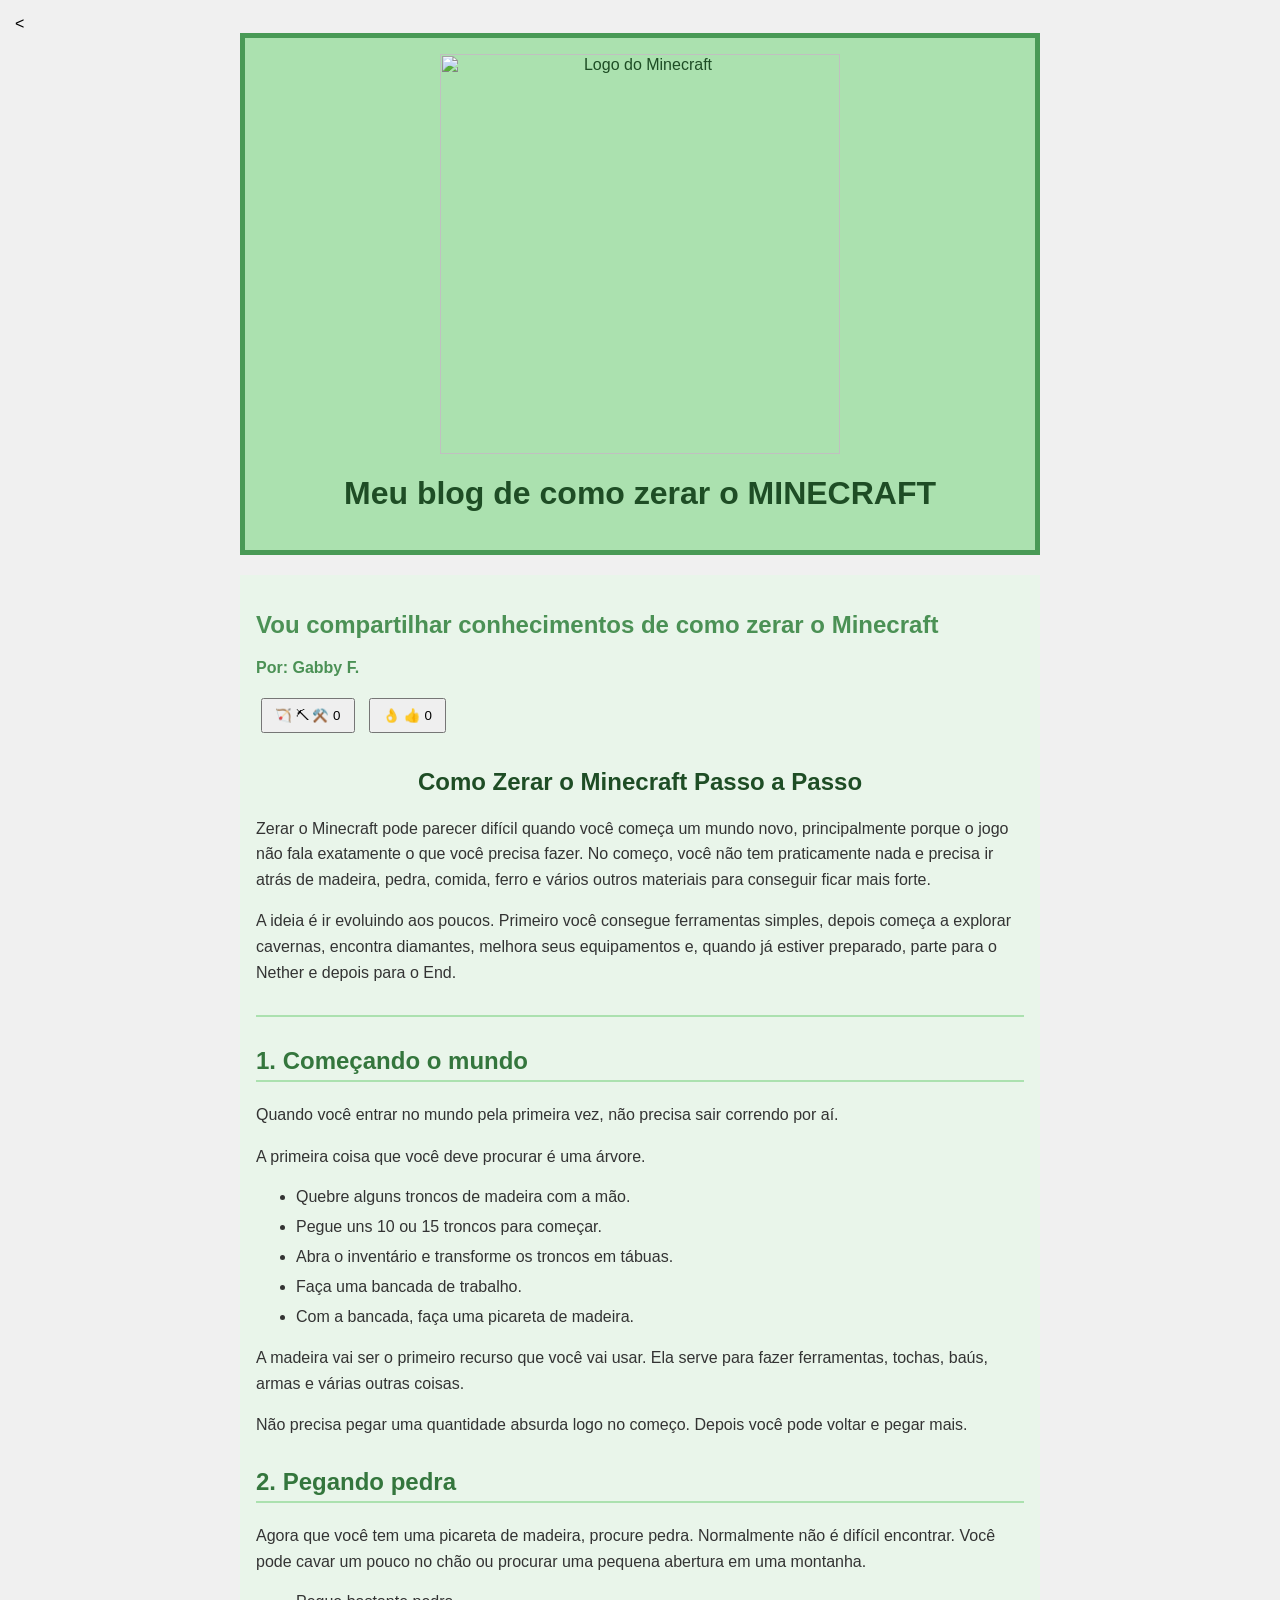
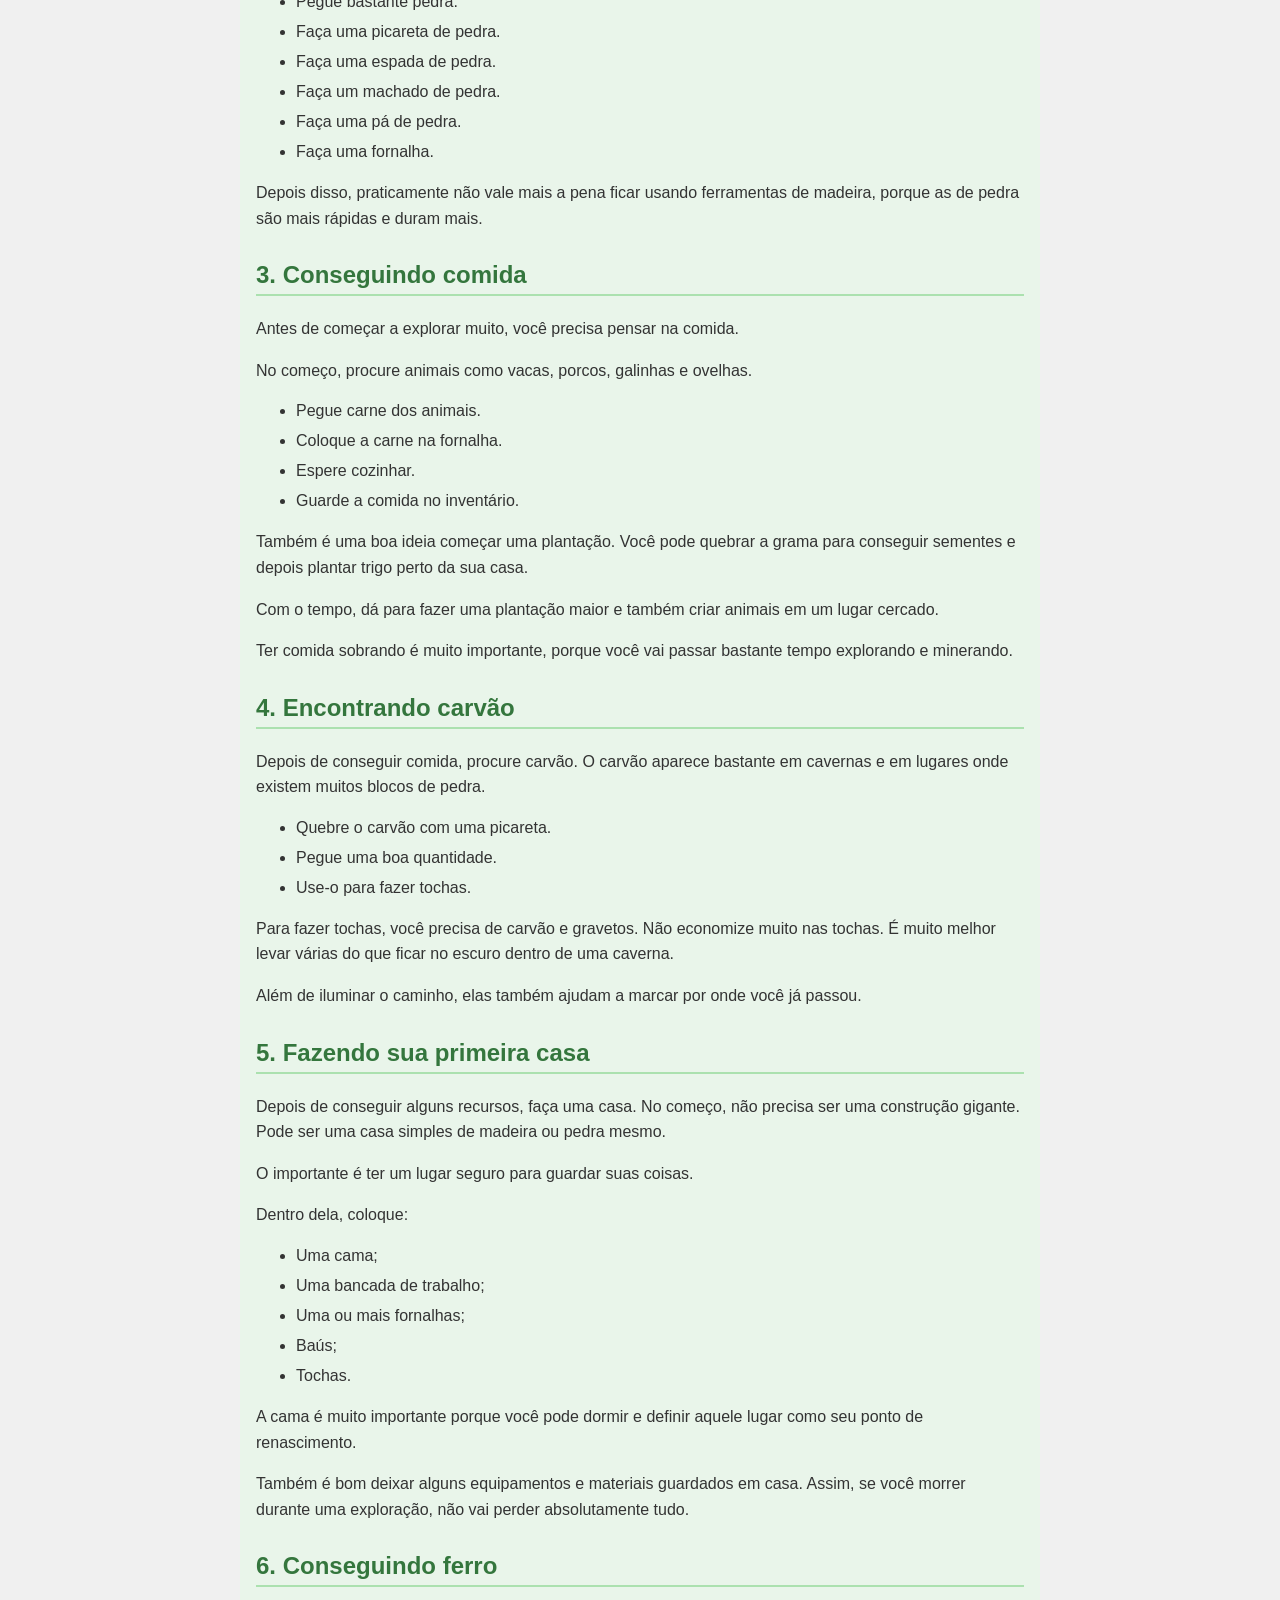
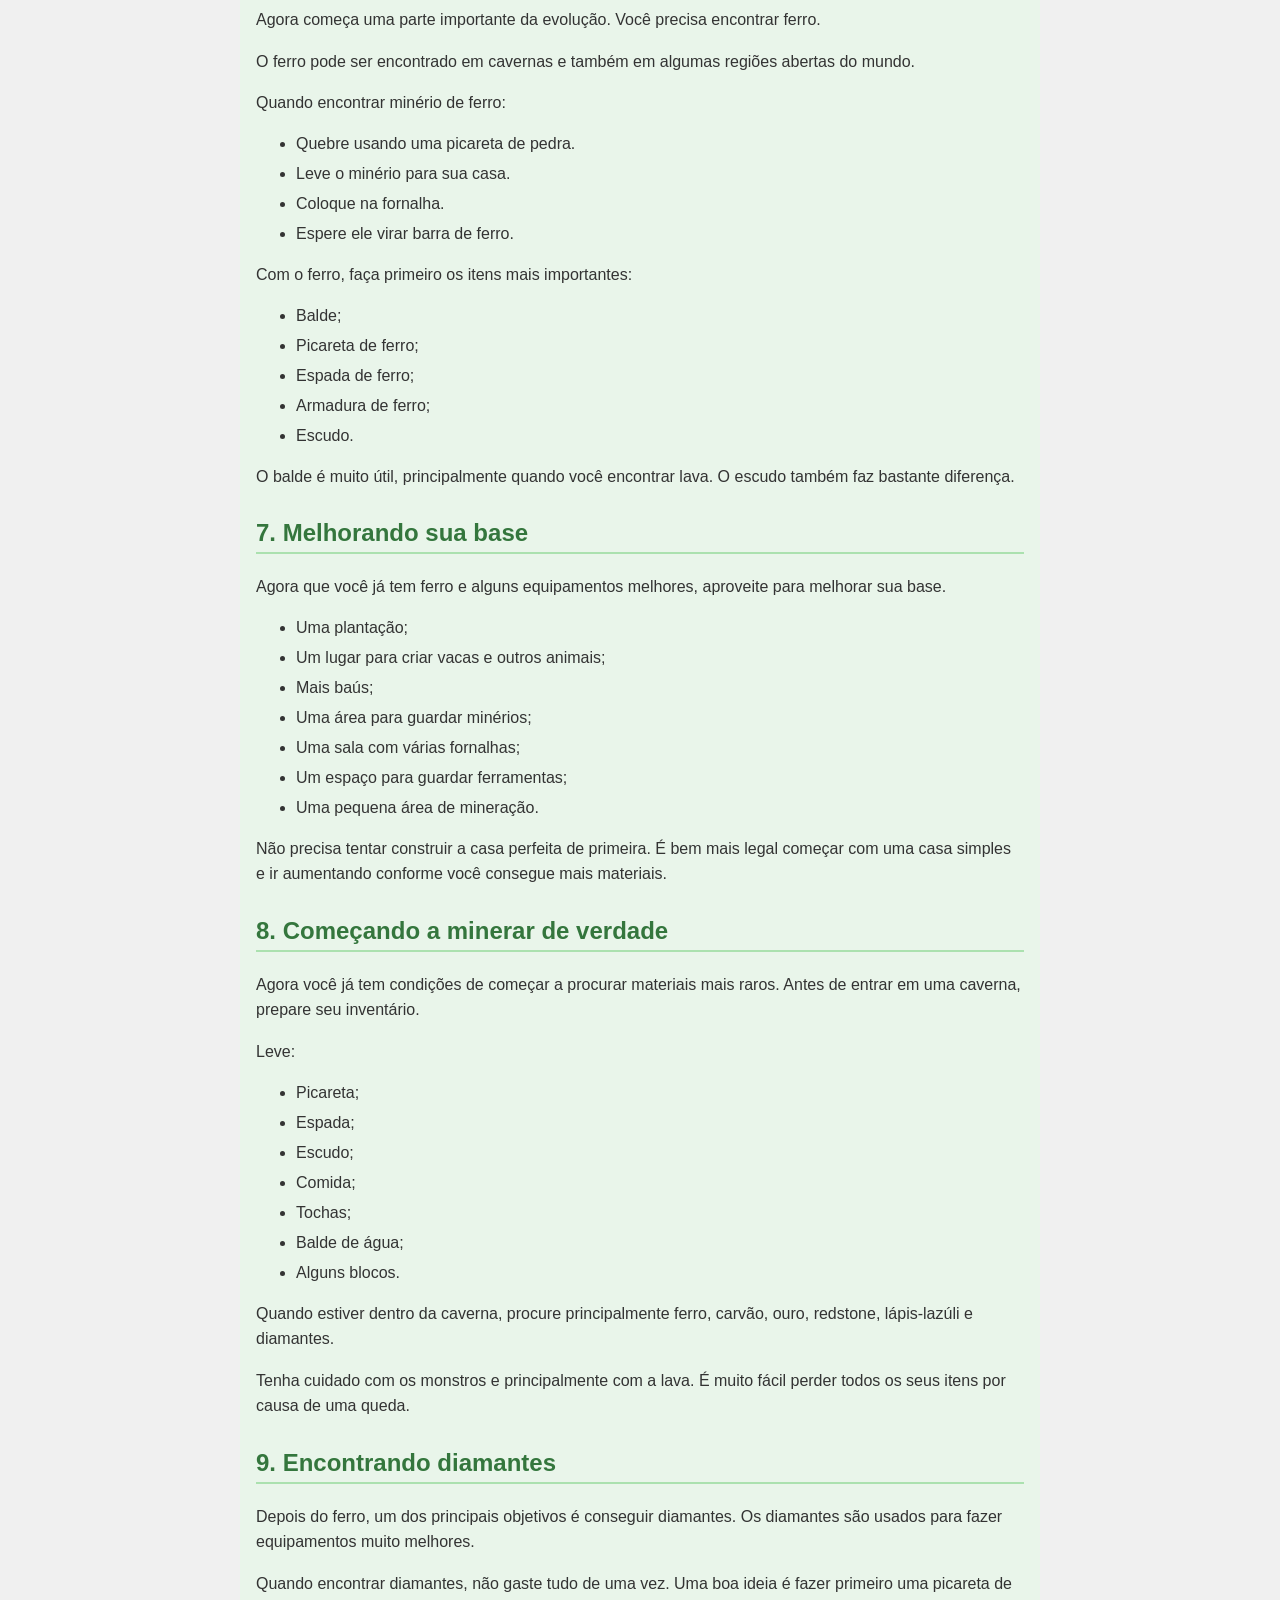
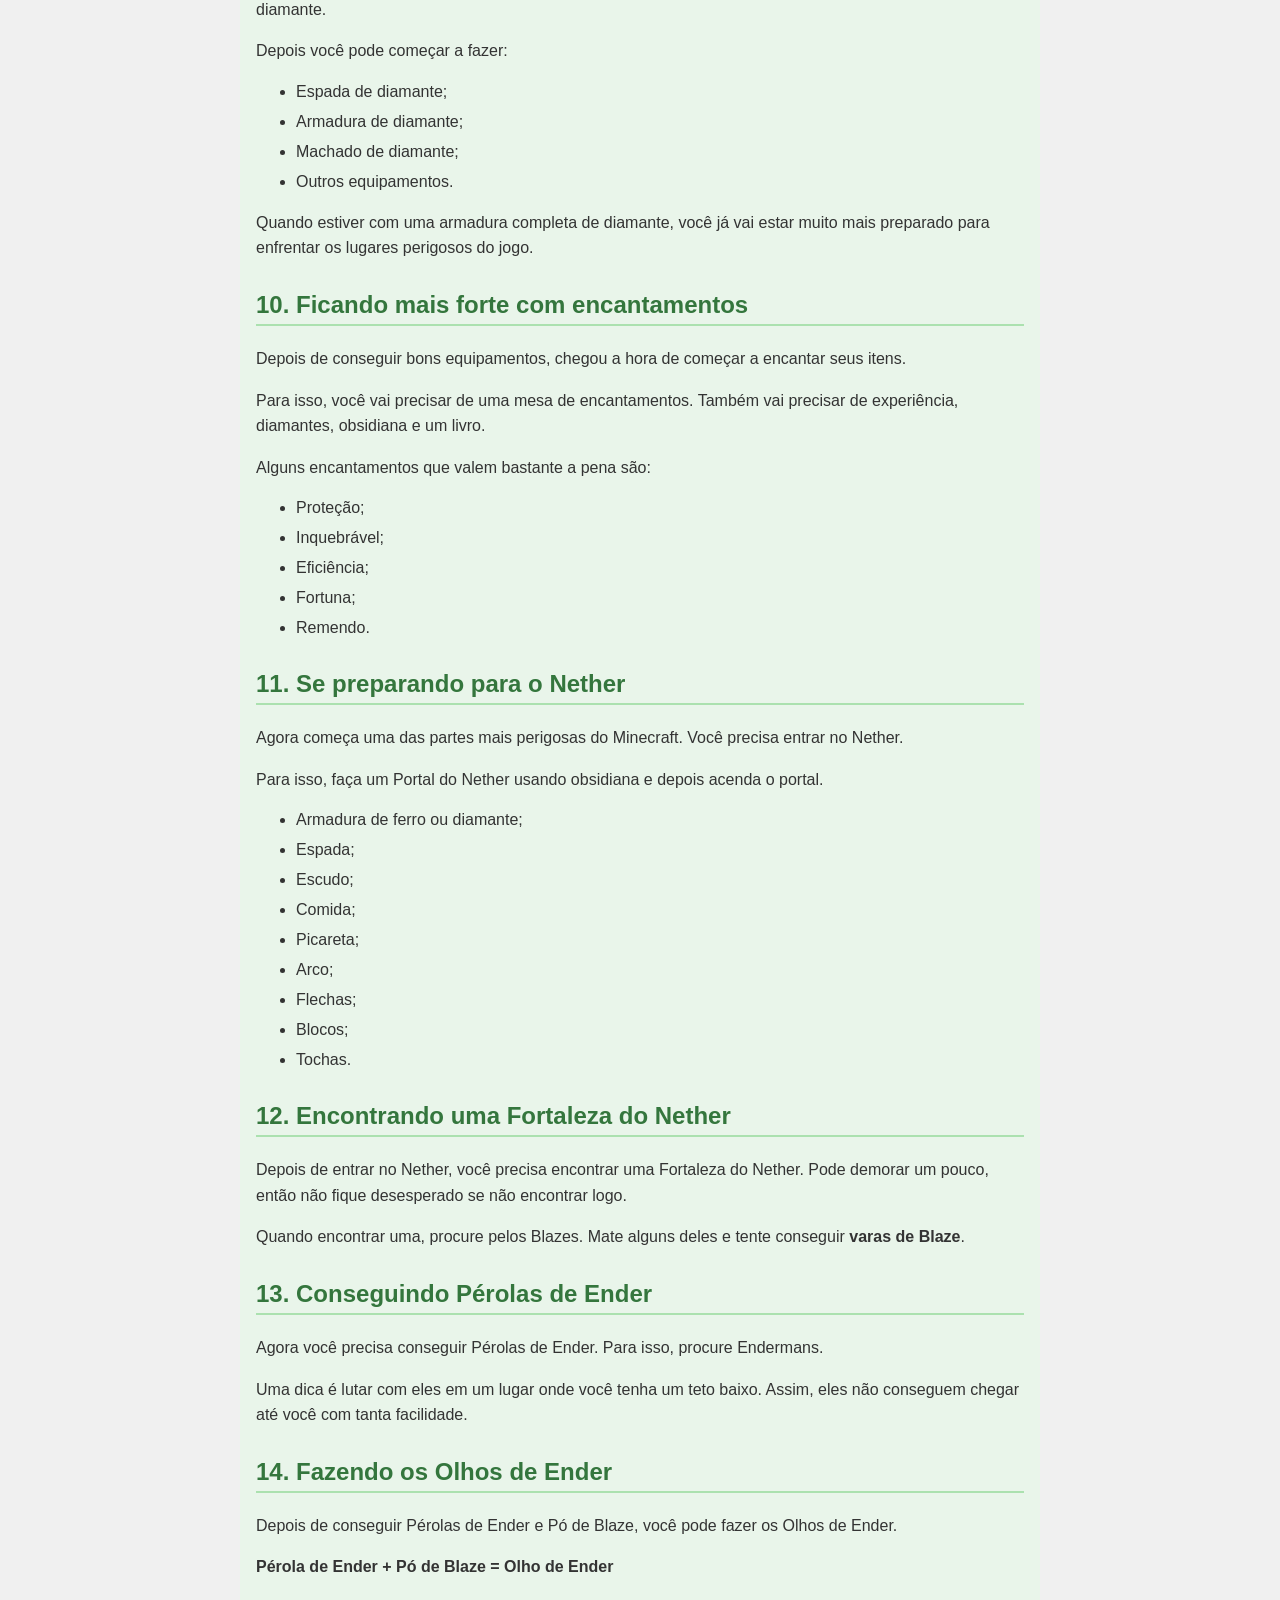
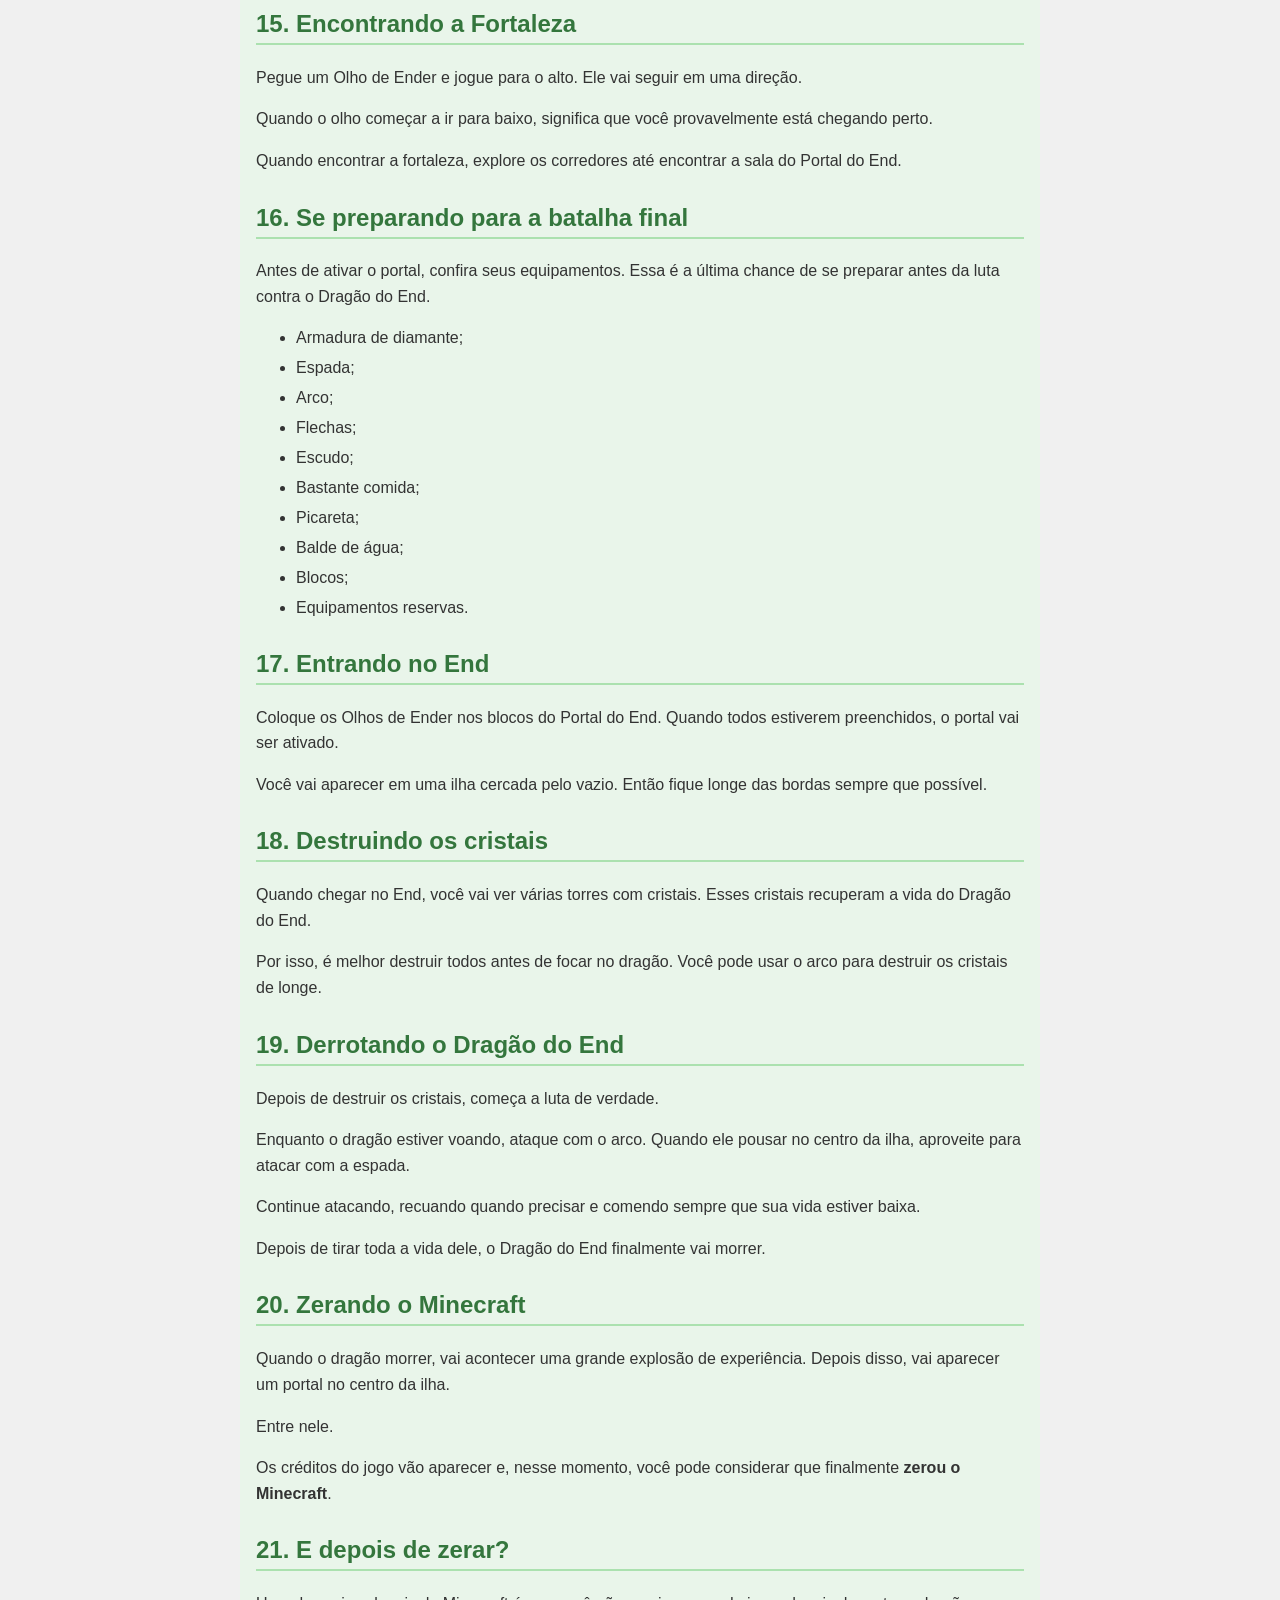
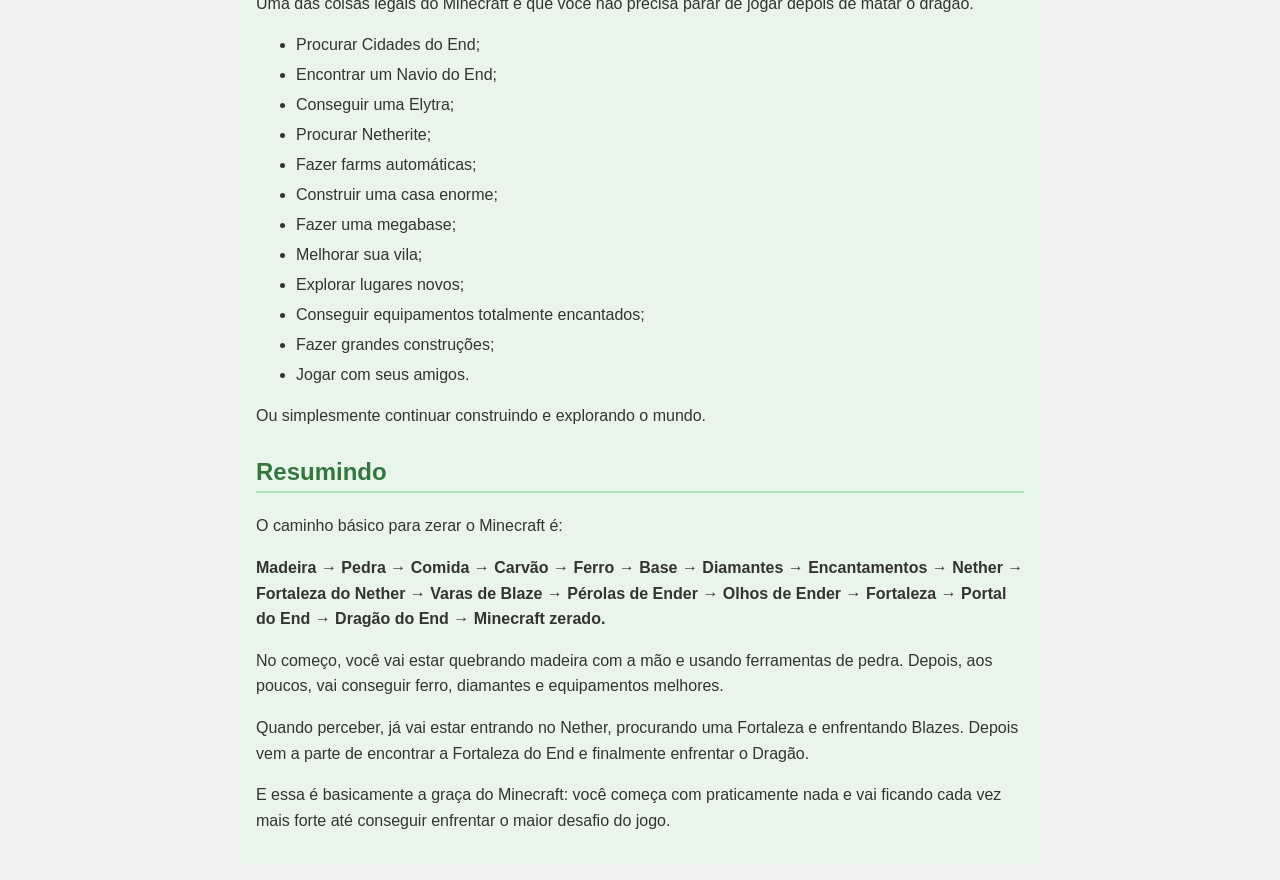
==== index.html @ 6cc5032a "Add files via upload" ====
<<!DOCTYPE html>
<html lang="pt-br">

<head>
    <meta charset="UTF-8">
    <meta name="viewport" content="width=device-width, initial-scale=1.0">

    <title>Blog Minecraft</title>

    <style>
        body {
            background-color: #f0f0f0;
            margin: 0;
            padding: 15px;
            font-family: sans-serif;
        }

        header {
            background-color: #abe1af;
            color: #1e4d25;
            text-align: center;
            max-width: 800px;
            margin: 0 auto 20px auto;
            padding: 16px;
            border: 5px solid #499a56;
            box-sizing: border-box;
        }

        header img {
            max-width: 100%;
            width: 400px;
            height: auto;
        }

        main {
            background-color: #e9f5ea;
            color: #4b9155;
            max-width: 800px;
            margin: 0 auto;
            padding: 16px;
            box-sizing: border-box;
        }

        .artigo-autor {
            font-weight: bold;
        }

        button {
            margin: 5px;
            padding: 8px 12px;
            cursor: pointer;
        }

        .conteudo {
            margin-top: 30px;
            color: #333;
        }

        .conteudo h1 {
            color: #1e4d25;
            text-align: center;
        }

        .conteudo h2 {
            color: #34763d;
            margin-top: 30px;
            border-bottom: 2px solid #abe1af;
            padding-bottom: 5px;
        }

        .conteudo p {
            line-height: 1.6;
            color: #333;
        }

        .conteudo li {
            margin-bottom: 6px;
            line-height: 1.5;
            color: #333;
        }

        .conteudo hr {
            border: none;
            border-top: 2px solid #abe1af;
            margin: 30px 0;
        }
    </style>
</head>

<body>

    <header>

        <img src="15-2-minecraft-logo-png.png" alt="Logo do Minecraft">

        <h1>Meu blog de como zerar o MINECRAFT</h1>

    </header>


    <main>

        <article>

            <h1>Vou compartilhar conhecimentos de como zerar o Minecraft</h1>

            <p class="artigo-autor">Por: Gabby F.</p>

            <button>
                🏹 ⛏ ⚒️ <span>0</span>
            </button>

            <button>
                👌 👍 <span>0</span>
            </button>

        </article>


        <article class="conteudo">

            <h1>Como Zerar o Minecraft Passo a Passo</h1>

            <p>
                Zerar o Minecraft pode parecer difícil quando você começa um mundo novo,
                principalmente porque o jogo não fala exatamente o que você precisa fazer.
                No começo, você não tem praticamente nada e precisa ir atrás de madeira,
                pedra, comida, ferro e vários outros materiais para conseguir ficar mais forte.
            </p>

            <p>
                A ideia é ir evoluindo aos poucos. Primeiro você consegue ferramentas simples,
                depois começa a explorar cavernas, encontra diamantes, melhora seus equipamentos
                e, quando já estiver preparado, parte para o Nether e depois para o End.
            </p>

            <hr>


            <h2>1. Começando o mundo</h2>

            <p>
                Quando você entrar no mundo pela primeira vez, não precisa sair correndo por aí.
            </p>

            <p>
                A primeira coisa que você deve procurar é uma árvore.
            </p>

            <ul>
                <li>Quebre alguns troncos de madeira com a mão.</li>
                <li>Pegue uns 10 ou 15 troncos para começar.</li>
                <li>Abra o inventário e transforme os troncos em tábuas.</li>
                <li>Faça uma bancada de trabalho.</li>
                <li>Com a bancada, faça uma picareta de madeira.</li>
            </ul>

            <p>
                A madeira vai ser o primeiro recurso que você vai usar.
                Ela serve para fazer ferramentas, tochas, baús, armas e várias outras coisas.
            </p>

            <p>
                Não precisa pegar uma quantidade absurda logo no começo.
                Depois você pode voltar e pegar mais.
            </p>


            <h2>2. Pegando pedra</h2>

            <p>
                Agora que você tem uma picareta de madeira, procure pedra.
                Normalmente não é difícil encontrar. Você pode cavar um pouco no chão
                ou procurar uma pequena abertura em uma montanha.
            </p>

            <ul>
                <li>Pegue bastante pedra.</li>
                <li>Faça uma picareta de pedra.</li>
                <li>Faça uma espada de pedra.</li>
                <li>Faça um machado de pedra.</li>
                <li>Faça uma pá de pedra.</li>
                <li>Faça uma fornalha.</li>
            </ul>

            <p>
                Depois disso, praticamente não vale mais a pena ficar usando ferramentas
                de madeira, porque as de pedra são mais rápidas e duram mais.
            </p>


            <h2>3. Conseguindo comida</h2>

            <p>
                Antes de começar a explorar muito, você precisa pensar na comida.
            </p>

            <p>
                No começo, procure animais como vacas, porcos, galinhas e ovelhas.
            </p>

            <ul>
                <li>Pegue carne dos animais.</li>
                <li>Coloque a carne na fornalha.</li>
                <li>Espere cozinhar.</li>
                <li>Guarde a comida no inventário.</li>
            </ul>

            <p>
                Também é uma boa ideia começar uma plantação.
                Você pode quebrar a grama para conseguir sementes e depois plantar trigo
                perto da sua casa.
            </p>

            <p>
                Com o tempo, dá para fazer uma plantação maior e também criar animais
                em um lugar cercado.
            </p>

            <p>
                Ter comida sobrando é muito importante, porque você vai passar bastante
                tempo explorando e minerando.
            </p>


            <h2>4. Encontrando carvão</h2>

            <p>
                Depois de conseguir comida, procure carvão.
                O carvão aparece bastante em cavernas e em lugares onde existem muitos
                blocos de pedra.
            </p>

            <ul>
                <li>Quebre o carvão com uma picareta.</li>
                <li>Pegue uma boa quantidade.</li>
                <li>Use-o para fazer tochas.</li>
            </ul>

            <p>
                Para fazer tochas, você precisa de carvão e gravetos.
                Não economize muito nas tochas. É muito melhor levar várias do que ficar
                no escuro dentro de uma caverna.
            </p>

            <p>
                Além de iluminar o caminho, elas também ajudam a marcar por onde você já passou.
            </p>


            <h2>5. Fazendo sua primeira casa</h2>

            <p>
                Depois de conseguir alguns recursos, faça uma casa.
                No começo, não precisa ser uma construção gigante.
                Pode ser uma casa simples de madeira ou pedra mesmo.
            </p>

            <p>
                O importante é ter um lugar seguro para guardar suas coisas.
            </p>

            <p>Dentro dela, coloque:</p>

            <ul>
                <li>Uma cama;</li>
                <li>Uma bancada de trabalho;</li>
                <li>Uma ou mais fornalhas;</li>
                <li>Baús;</li>
                <li>Tochas.</li>
            </ul>

            <p>
                A cama é muito importante porque você pode dormir e definir aquele lugar
                como seu ponto de renascimento.
            </p>

            <p>
                Também é bom deixar alguns equipamentos e materiais guardados em casa.
                Assim, se você morrer durante uma exploração, não vai perder absolutamente tudo.
            </p>


            <h2>6. Conseguindo ferro</h2>

            <p>
                Agora começa uma parte importante da evolução.
                Você precisa encontrar ferro.
            </p>

            <p>
                O ferro pode ser encontrado em cavernas e também em algumas regiões abertas do mundo.
            </p>

            <p>Quando encontrar minério de ferro:</p>

            <ul>
                <li>Quebre usando uma picareta de pedra.</li>
                <li>Leve o minério para sua casa.</li>
                <li>Coloque na fornalha.</li>
                <li>Espere ele virar barra de ferro.</li>
            </ul>

            <p>
                Com o ferro, faça primeiro os itens mais importantes:
            </p>

            <ul>
                <li>Balde;</li>
                <li>Picareta de ferro;</li>
                <li>Espada de ferro;</li>
                <li>Armadura de ferro;</li>
                <li>Escudo.</li>
            </ul>

            <p>
                O balde é muito útil, principalmente quando você encontrar lava.
                O escudo também faz bastante diferença.
            </p>


            <h2>7. Melhorando sua base</h2>

            <p>
                Agora que você já tem ferro e alguns equipamentos melhores,
                aproveite para melhorar sua base.
            </p>

            <ul>
                <li>Uma plantação;</li>
                <li>Um lugar para criar vacas e outros animais;</li>
                <li>Mais baús;</li>
                <li>Uma área para guardar minérios;</li>
                <li>Uma sala com várias fornalhas;</li>
                <li>Um espaço para guardar ferramentas;</li>
                <li>Uma pequena área de mineração.</li>
            </ul>

            <p>
                Não precisa tentar construir a casa perfeita de primeira.
                É bem mais legal começar com uma casa simples e ir aumentando
                conforme você consegue mais materiais.
            </p>


            <h2>8. Começando a minerar de verdade</h2>

            <p>
                Agora você já tem condições de começar a procurar materiais mais raros.
                Antes de entrar em uma caverna, prepare seu inventário.
            </p>

            <p>Leve:</p>

            <ul>
                <li>Picareta;</li>
                <li>Espada;</li>
                <li>Escudo;</li>
                <li>Comida;</li>
                <li>Tochas;</li>
                <li>Balde de água;</li>
                <li>Alguns blocos.</li>
            </ul>

            <p>
                Quando estiver dentro da caverna, procure principalmente ferro, carvão,
                ouro, redstone, lápis-lazúli e diamantes.
            </p>

            <p>
                Tenha cuidado com os monstros e principalmente com a lava.
                É muito fácil perder todos os seus itens por causa de uma queda.
            </p>


            <h2>9. Encontrando diamantes</h2>

            <p>
                Depois do ferro, um dos principais objetivos é conseguir diamantes.
                Os diamantes são usados para fazer equipamentos muito melhores.
            </p>

            <p>
                Quando encontrar diamantes, não gaste tudo de uma vez.
                Uma boa ideia é fazer primeiro uma picareta de diamante.
            </p>

            <p>Depois você pode começar a fazer:</p>

            <ul>
                <li>Espada de diamante;</li>
                <li>Armadura de diamante;</li>
                <li>Machado de diamante;</li>
                <li>Outros equipamentos.</li>
            </ul>

            <p>
                Quando estiver com uma armadura completa de diamante,
                você já vai estar muito mais preparado para enfrentar os lugares perigosos do jogo.
            </p>


            <h2>10. Ficando mais forte com encantamentos</h2>

            <p>
                Depois de conseguir bons equipamentos, chegou a hora de começar a encantar seus itens.
            </p>

            <p>
                Para isso, você vai precisar de uma mesa de encantamentos.
                Também vai precisar de experiência, diamantes, obsidiana e um livro.
            </p>

            <p>
                Alguns encantamentos que valem bastante a pena são:
            </p>

            <ul>
                <li>Proteção;</li>
                <li>Inquebrável;</li>
                <li>Eficiência;</li>
                <li>Fortuna;</li>
                <li>Remendo.</li>
            </ul>


            <h2>11. Se preparando para o Nether</h2>

            <p>
                Agora começa uma das partes mais perigosas do Minecraft.
                Você precisa entrar no Nether.
            </p>

            <p>
                Para isso, faça um Portal do Nether usando obsidiana e depois acenda o portal.
            </p>

            <ul>
                <li>Armadura de ferro ou diamante;</li>
                <li>Espada;</li>
                <li>Escudo;</li>
                <li>Comida;</li>
                <li>Picareta;</li>
                <li>Arco;</li>
                <li>Flechas;</li>
                <li>Blocos;</li>
                <li>Tochas.</li>
            </ul>


            <h2>12. Encontrando uma Fortaleza do Nether</h2>

            <p>
                Depois de entrar no Nether, você precisa encontrar uma Fortaleza do Nether.
                Pode demorar um pouco, então não fique desesperado se não encontrar logo.
            </p>

            <p>
                Quando encontrar uma, procure pelos Blazes.
                Mate alguns deles e tente conseguir <strong>varas de Blaze</strong>.
            </p>


            <h2>13. Conseguindo Pérolas de Ender</h2>

            <p>
                Agora você precisa conseguir Pérolas de Ender.
                Para isso, procure Endermans.
            </p>

            <p>
                Uma dica é lutar com eles em um lugar onde você tenha um teto baixo.
                Assim, eles não conseguem chegar até você com tanta facilidade.
            </p>


            <h2>14. Fazendo os Olhos de Ender</h2>

            <p>
                Depois de conseguir Pérolas de Ender e Pó de Blaze,
                você pode fazer os Olhos de Ender.
            </p>

            <p>
                <strong>Pérola de Ender + Pó de Blaze = Olho de Ender</strong>
            </p>


            <h2>15. Encontrando a Fortaleza</h2>

            <p>
                Pegue um Olho de Ender e jogue para o alto.
                Ele vai seguir em uma direção.
            </p>

            <p>
                Quando o olho começar a ir para baixo, significa que você provavelmente
                está chegando perto.
            </p>

            <p>
                Quando encontrar a fortaleza, explore os corredores até encontrar
                a sala do Portal do End.
            </p>


            <h2>16. Se preparando para a batalha final</h2>

            <p>
                Antes de ativar o portal, confira seus equipamentos.
                Essa é a última chance de se preparar antes da luta contra o Dragão do End.
            </p>

            <ul>
                <li>Armadura de diamante;</li>
                <li>Espada;</li>
                <li>Arco;</li>
                <li>Flechas;</li>
                <li>Escudo;</li>
                <li>Bastante comida;</li>
                <li>Picareta;</li>
                <li>Balde de água;</li>
                <li>Blocos;</li>
                <li>Equipamentos reservas.</li>
            </ul>


            <h2>17. Entrando no End</h2>

            <p>
                Coloque os Olhos de Ender nos blocos do Portal do End.
                Quando todos estiverem preenchidos, o portal vai ser ativado.
            </p>

            <p>
                Você vai aparecer em uma ilha cercada pelo vazio.
                Então fique longe das bordas sempre que possível.
            </p>


            <h2>18. Destruindo os cristais</h2>

            <p>
                Quando chegar no End, você vai ver várias torres com cristais.
                Esses cristais recuperam a vida do Dragão do End.
            </p>

            <p>
                Por isso, é melhor destruir todos antes de focar no dragão.
                Você pode usar o arco para destruir os cristais de longe.
            </p>


            <h2>19. Derrotando o Dragão do End</h2>

            <p>
                Depois de destruir os cristais, começa a luta de verdade.
            </p>

            <p>
                Enquanto o dragão estiver voando, ataque com o arco.
                Quando ele pousar no centro da ilha, aproveite para atacar com a espada.
            </p>

            <p>
                Continue atacando, recuando quando precisar e comendo sempre
                que sua vida estiver baixa.
            </p>

            <p>
                Depois de tirar toda a vida dele, o Dragão do End finalmente vai morrer.
            </p>


            <h2>20. Zerando o Minecraft</h2>

            <p>
                Quando o dragão morrer, vai acontecer uma grande explosão de experiência.
                Depois disso, vai aparecer um portal no centro da ilha.
            </p>

            <p>
                Entre nele.
            </p>

            <p>
                Os créditos do jogo vão aparecer e, nesse momento,
                você pode considerar que finalmente <strong>zerou o Minecraft</strong>.
            </p>


            <h2>21. E depois de zerar?</h2>

            <p>
                Uma das coisas legais do Minecraft é que você não precisa parar
                de jogar depois de matar o dragão.
            </p>

            <ul>
                <li>Procurar Cidades do End;</li>
                <li>Encontrar um Navio do End;</li>
                <li>Conseguir uma Elytra;</li>
                <li>Procurar Netherite;</li>
                <li>Fazer farms automáticas;</li>
                <li>Construir uma casa enorme;</li>
                <li>Fazer uma megabase;</li>
                <li>Melhorar sua vila;</li>
                <li>Explorar lugares novos;</li>
                <li>Conseguir equipamentos totalmente encantados;</li>
                <li>Fazer grandes construções;</li>
                <li>Jogar com seus amigos.</li>
            </ul>

            <p>
                Ou simplesmente continuar construindo e explorando o mundo.
            </p>


            <h2>Resumindo</h2>

            <p>
                O caminho básico para zerar o Minecraft é:
            </p>

            <p>
                <strong>
                    Madeira → Pedra → Comida → Carvão → Ferro → Base →
                    Diamantes → Encantamentos → Nether → Fortaleza do Nether →
                    Varas de Blaze → Pérolas de Ender → Olhos de Ender →
                    Fortaleza → Portal do End → Dragão do End → Minecraft zerado.
                </strong>
            </p>

            <p>
                No começo, você vai estar quebrando madeira com a mão e usando
                ferramentas de pedra. Depois, aos poucos, vai conseguir ferro,
                diamantes e equipamentos melhores.
            </p>

            <p>
                Quando perceber, já vai estar entrando no Nether, procurando
                uma Fortaleza e enfrentando Blazes. Depois vem a parte de encontrar
                a Fortaleza do End e finalmente enfrentar o Dragão.
            </p>

            <p>
                E essa é basicamente a graça do Minecraft: você começa com
                praticamente nada e vai ficando cada vez mais forte até conseguir
                enfrentar o maior desafio do jogo.
            </p>

        </article>

    </main>


    <script>

        const botoes = document.querySelectorAll("button");

        botoes.forEach(function (botao) {

            let curtiu = false;

            botao.addEventListener("click", function () {

                console.log("Fui clicado");

                const texto = botao.querySelector("span");

                if (curtiu === false) {

                    texto.textContent++;
                    curtiu = true;

                } else {

                    texto.textContent--;
                    curtiu = false;

                }

            });

        });

    </script>

</body>

</html>
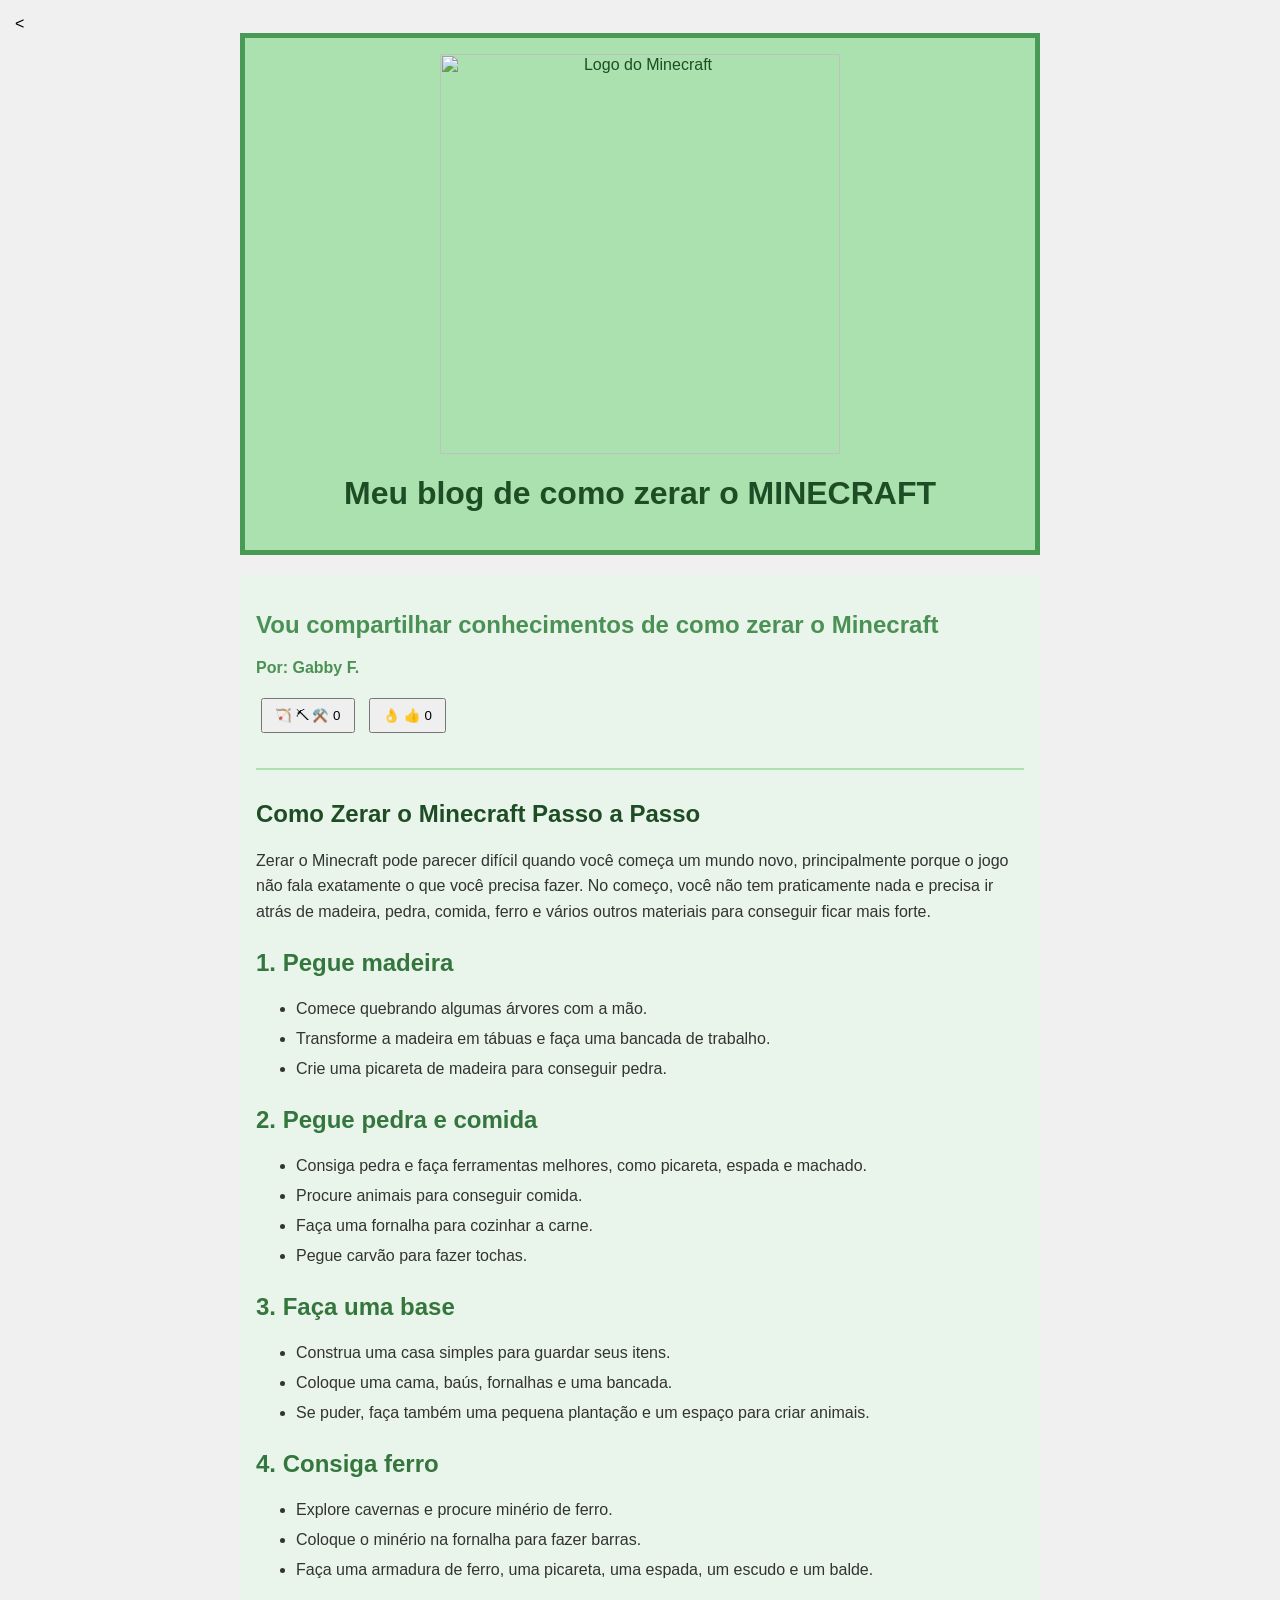
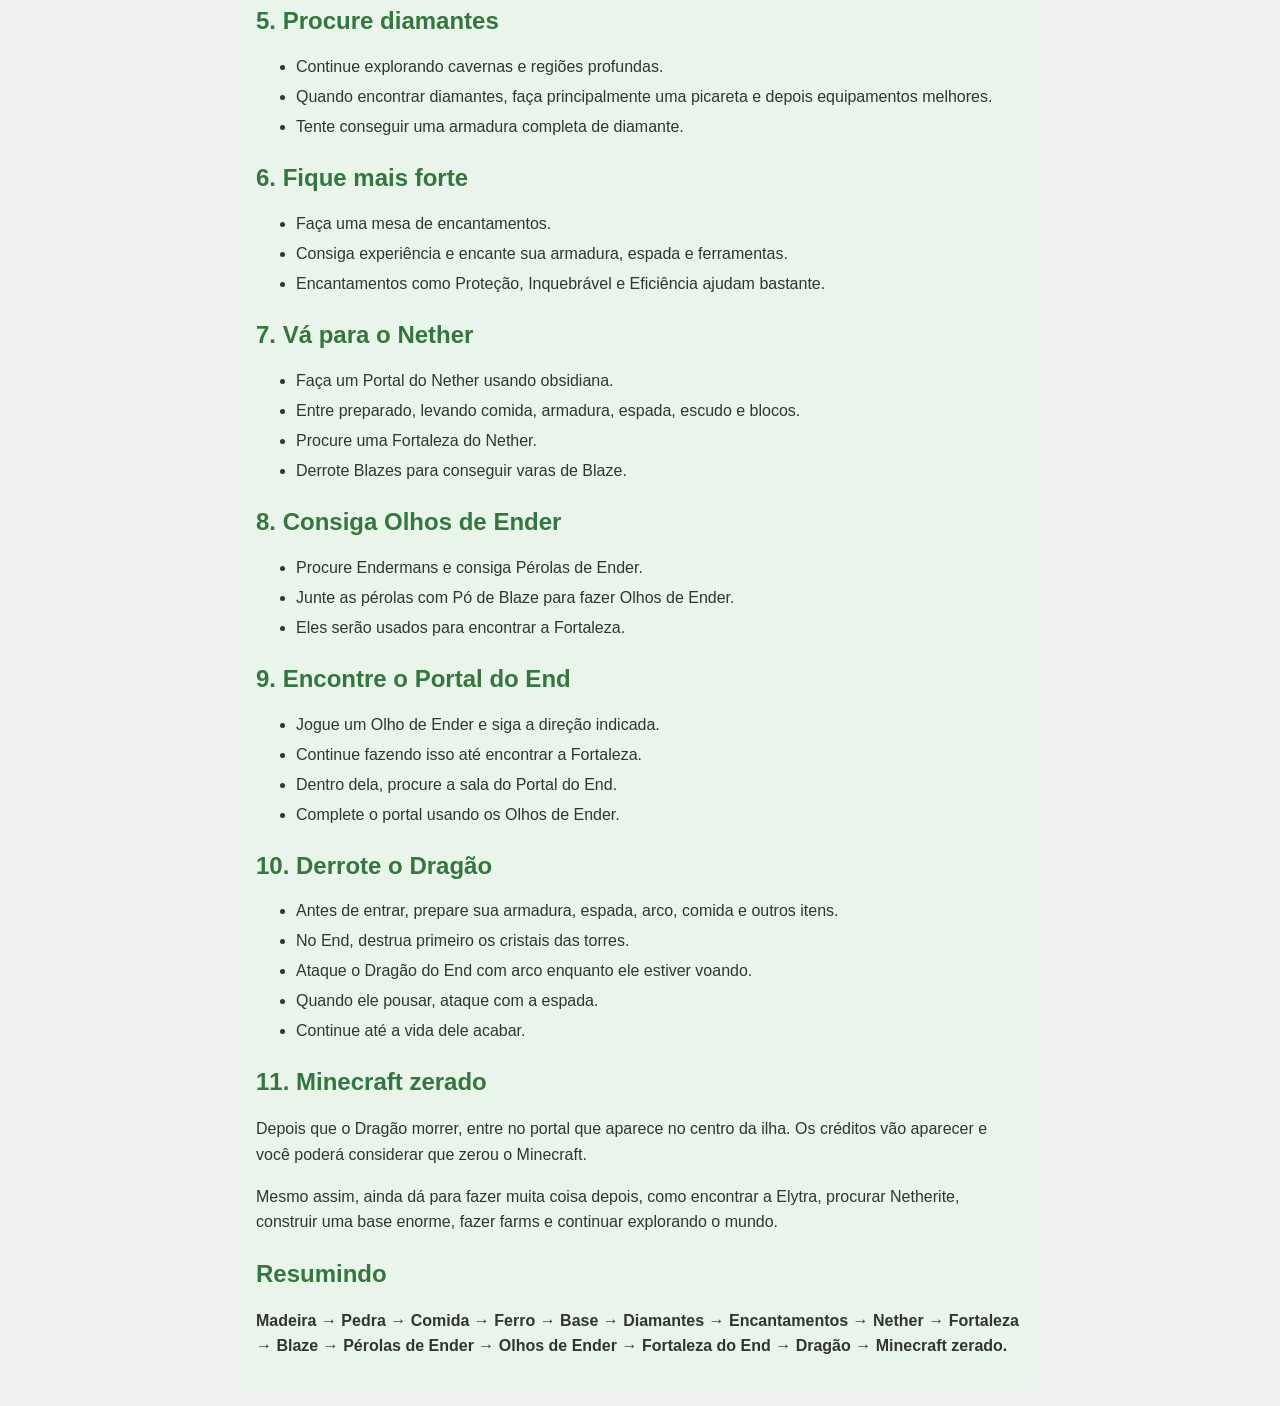
==== commit 3629b11f: "Add files via upload" ====
--- a/index.html
+++ b/index.html
@@ -8,6 +8,7 @@
     <title>Blog Minecraft</title>
 
     <style>
+
         body {
             background-color: #f0f0f0;
             margin: 0;
@@ -53,42 +54,43 @@
 
         .conteudo {
             margin-top: 30px;
-            color: #333;
         }
 
         .conteudo h1 {
             color: #1e4d25;
-            text-align: center;
         }
 
         .conteudo h2 {
             color: #34763d;
-            margin-top: 30px;
-            border-bottom: 2px solid #abe1af;
-            padding-bottom: 5px;
+            margin-top: 25px;
         }
 
         .conteudo p {
+            color: #333;
             line-height: 1.6;
+        }
+
+        .conteudo li {
             color: #333;
-        }
-
-        .conteudo li {
             margin-bottom: 6px;
             line-height: 1.5;
-            color: #333;
-        }
-
-        .conteudo hr {
+        }
+
+        hr {
             border: none;
             border-top: 2px solid #abe1af;
             margin: 30px 0;
         }
+
     </style>
+
 </head>
 
 <body>
 
+
+    <!-- PARTE INICIAL DO BLOG -->
+
     <header>
 
         <img src="15-2-minecraft-logo-png.png" alt="Logo do Minecraft">
@@ -100,11 +102,19 @@
 
     <main>
 
+
+        <!-- INTRODUÇÃO -->
+
         <article>
 
             <h1>Vou compartilhar conhecimentos de como zerar o Minecraft</h1>
 
-            <p class="artigo-autor">Por: Gabby F.</p>
+            <p class="artigo-autor">
+                Por: Gabby F.
+            </p>
+
+
+            <!-- BOTÕES -->
 
             <button>
                 🏹 ⛏ ⚒️ <span>0</span>
@@ -117,7 +127,11 @@
         </article>
 
 
+        <!-- TEXTO DO GUIA -->
+
         <article class="conteudo">
+
+            <hr>
 
             <h1>Como Zerar o Minecraft Passo a Passo</h1>
 
@@ -128,532 +142,132 @@
                 pedra, comida, ferro e vários outros materiais para conseguir ficar mais forte.
             </p>
 
+
+            <h2>1. Pegue madeira</h2>
+
+            <ul>
+                <li>Comece quebrando algumas árvores com a mão.</li>
+                <li>Transforme a madeira em tábuas e faça uma bancada de trabalho.</li>
+                <li>Crie uma picareta de madeira para conseguir pedra.</li>
+            </ul>
+
+
+            <h2>2. Pegue pedra e comida</h2>
+
+            <ul>
+                <li>Consiga pedra e faça ferramentas melhores, como picareta, espada e machado.</li>
+                <li>Procure animais para conseguir comida.</li>
+                <li>Faça uma fornalha para cozinhar a carne.</li>
+                <li>Pegue carvão para fazer tochas.</li>
+            </ul>
+
+
+            <h2>3. Faça uma base</h2>
+
+            <ul>
+                <li>Construa uma casa simples para guardar seus itens.</li>
+                <li>Coloque uma cama, baús, fornalhas e uma bancada.</li>
+                <li>Se puder, faça também uma pequena plantação e um espaço para criar animais.</li>
+            </ul>
+
+
+            <h2>4. Consiga ferro</h2>
+
+            <ul>
+                <li>Explore cavernas e procure minério de ferro.</li>
+                <li>Coloque o minério na fornalha para fazer barras.</li>
+                <li>Faça uma armadura de ferro, uma picareta, uma espada, um escudo e um balde.</li>
+            </ul>
+
+
+            <h2>5. Procure diamantes</h2>
+
+            <ul>
+                <li>Continue explorando cavernas e regiões profundas.</li>
+                <li>Quando encontrar diamantes, faça principalmente uma picareta e depois equipamentos melhores.</li>
+                <li>Tente conseguir uma armadura completa de diamante.</li>
+            </ul>
+
+
+            <h2>6. Fique mais forte</h2>
+
+            <ul>
+                <li>Faça uma mesa de encantamentos.</li>
+                <li>Consiga experiência e encante sua armadura, espada e ferramentas.</li>
+                <li>Encantamentos como Proteção, Inquebrável e Eficiência ajudam bastante.</li>
+            </ul>
+
+
+            <h2>7. Vá para o Nether</h2>
+
+            <ul>
+                <li>Faça um Portal do Nether usando obsidiana.</li>
+                <li>Entre preparado, levando comida, armadura, espada, escudo e blocos.</li>
+                <li>Procure uma Fortaleza do Nether.</li>
+                <li>Derrote Blazes para conseguir varas de Blaze.</li>
+            </ul>
+
+
+            <h2>8. Consiga Olhos de Ender</h2>
+
+            <ul>
+                <li>Procure Endermans e consiga Pérolas de Ender.</li>
+                <li>Junte as pérolas com Pó de Blaze para fazer Olhos de Ender.</li>
+                <li>Eles serão usados para encontrar a Fortaleza.</li>
+            </ul>
+
+
+            <h2>9. Encontre o Portal do End</h2>
+
+            <ul>
+                <li>Jogue um Olho de Ender e siga a direção indicada.</li>
+                <li>Continue fazendo isso até encontrar a Fortaleza.</li>
+                <li>Dentro dela, procure a sala do Portal do End.</li>
+                <li>Complete o portal usando os Olhos de Ender.</li>
+            </ul>
+
+
+            <h2>10. Derrote o Dragão</h2>
+
+            <ul>
+                <li>Antes de entrar, prepare sua armadura, espada, arco, comida e outros itens.</li>
+                <li>No End, destrua primeiro os cristais das torres.</li>
+                <li>Ataque o Dragão do End com arco enquanto ele estiver voando.</li>
+                <li>Quando ele pousar, ataque com a espada.</li>
+                <li>Continue até a vida dele acabar.</li>
+            </ul>
+
+
+            <h2>11. Minecraft zerado</h2>
+
             <p>
-                A ideia é ir evoluindo aos poucos. Primeiro você consegue ferramentas simples,
-                depois começa a explorar cavernas, encontra diamantes, melhora seus equipamentos
-                e, quando já estiver preparado, parte para o Nether e depois para o End.
-            </p>
-
-            <hr>
-
-
-            <h2>1. Começando o mundo</h2>
+                Depois que o Dragão morrer, entre no portal que aparece no centro da ilha.
+                Os créditos vão aparecer e você poderá considerar que zerou o Minecraft.
+            </p>
 
             <p>
-                Quando você entrar no mundo pela primeira vez, não precisa sair correndo por aí.
-            </p>
-
-            <p>
-                A primeira coisa que você deve procurar é uma árvore.
-            </p>
-
-            <ul>
-                <li>Quebre alguns troncos de madeira com a mão.</li>
-                <li>Pegue uns 10 ou 15 troncos para começar.</li>
-                <li>Abra o inventário e transforme os troncos em tábuas.</li>
-                <li>Faça uma bancada de trabalho.</li>
-                <li>Com a bancada, faça uma picareta de madeira.</li>
-            </ul>
-
-            <p>
-                A madeira vai ser o primeiro recurso que você vai usar.
-                Ela serve para fazer ferramentas, tochas, baús, armas e várias outras coisas.
-            </p>
-
-            <p>
-                Não precisa pegar uma quantidade absurda logo no começo.
-                Depois você pode voltar e pegar mais.
-            </p>
-
-
-            <h2>2. Pegando pedra</h2>
-
-            <p>
-                Agora que você tem uma picareta de madeira, procure pedra.
-                Normalmente não é difícil encontrar. Você pode cavar um pouco no chão
-                ou procurar uma pequena abertura em uma montanha.
-            </p>
-
-            <ul>
-                <li>Pegue bastante pedra.</li>
-                <li>Faça uma picareta de pedra.</li>
-                <li>Faça uma espada de pedra.</li>
-                <li>Faça um machado de pedra.</li>
-                <li>Faça uma pá de pedra.</li>
-                <li>Faça uma fornalha.</li>
-            </ul>
-
-            <p>
-                Depois disso, praticamente não vale mais a pena ficar usando ferramentas
-                de madeira, porque as de pedra são mais rápidas e duram mais.
-            </p>
-
-
-            <h2>3. Conseguindo comida</h2>
-
-            <p>
-                Antes de começar a explorar muito, você precisa pensar na comida.
-            </p>
-
-            <p>
-                No começo, procure animais como vacas, porcos, galinhas e ovelhas.
-            </p>
-
-            <ul>
-                <li>Pegue carne dos animais.</li>
-                <li>Coloque a carne na fornalha.</li>
-                <li>Espere cozinhar.</li>
-                <li>Guarde a comida no inventário.</li>
-            </ul>
-
-            <p>
-                Também é uma boa ideia começar uma plantação.
-                Você pode quebrar a grama para conseguir sementes e depois plantar trigo
-                perto da sua casa.
-            </p>
-
-            <p>
-                Com o tempo, dá para fazer uma plantação maior e também criar animais
-                em um lugar cercado.
-            </p>
-
-            <p>
-                Ter comida sobrando é muito importante, porque você vai passar bastante
-                tempo explorando e minerando.
-            </p>
-
-
-            <h2>4. Encontrando carvão</h2>
-
-            <p>
-                Depois de conseguir comida, procure carvão.
-                O carvão aparece bastante em cavernas e em lugares onde existem muitos
-                blocos de pedra.
-            </p>
-
-            <ul>
-                <li>Quebre o carvão com uma picareta.</li>
-                <li>Pegue uma boa quantidade.</li>
-                <li>Use-o para fazer tochas.</li>
-            </ul>
-
-            <p>
-                Para fazer tochas, você precisa de carvão e gravetos.
-                Não economize muito nas tochas. É muito melhor levar várias do que ficar
-                no escuro dentro de uma caverna.
-            </p>
-
-            <p>
-                Além de iluminar o caminho, elas também ajudam a marcar por onde você já passou.
-            </p>
-
-
-            <h2>5. Fazendo sua primeira casa</h2>
-
-            <p>
-                Depois de conseguir alguns recursos, faça uma casa.
-                No começo, não precisa ser uma construção gigante.
-                Pode ser uma casa simples de madeira ou pedra mesmo.
-            </p>
-
-            <p>
-                O importante é ter um lugar seguro para guardar suas coisas.
-            </p>
-
-            <p>Dentro dela, coloque:</p>
-
-            <ul>
-                <li>Uma cama;</li>
-                <li>Uma bancada de trabalho;</li>
-                <li>Uma ou mais fornalhas;</li>
-                <li>Baús;</li>
-                <li>Tochas.</li>
-            </ul>
-
-            <p>
-                A cama é muito importante porque você pode dormir e definir aquele lugar
-                como seu ponto de renascimento.
-            </p>
-
-            <p>
-                Também é bom deixar alguns equipamentos e materiais guardados em casa.
-                Assim, se você morrer durante uma exploração, não vai perder absolutamente tudo.
-            </p>
-
-
-            <h2>6. Conseguindo ferro</h2>
-
-            <p>
-                Agora começa uma parte importante da evolução.
-                Você precisa encontrar ferro.
-            </p>
-
-            <p>
-                O ferro pode ser encontrado em cavernas e também em algumas regiões abertas do mundo.
-            </p>
-
-            <p>Quando encontrar minério de ferro:</p>
-
-            <ul>
-                <li>Quebre usando uma picareta de pedra.</li>
-                <li>Leve o minério para sua casa.</li>
-                <li>Coloque na fornalha.</li>
-                <li>Espere ele virar barra de ferro.</li>
-            </ul>
-
-            <p>
-                Com o ferro, faça primeiro os itens mais importantes:
-            </p>
-
-            <ul>
-                <li>Balde;</li>
-                <li>Picareta de ferro;</li>
-                <li>Espada de ferro;</li>
-                <li>Armadura de ferro;</li>
-                <li>Escudo.</li>
-            </ul>
-
-            <p>
-                O balde é muito útil, principalmente quando você encontrar lava.
-                O escudo também faz bastante diferença.
-            </p>
-
-
-            <h2>7. Melhorando sua base</h2>
-
-            <p>
-                Agora que você já tem ferro e alguns equipamentos melhores,
-                aproveite para melhorar sua base.
-            </p>
-
-            <ul>
-                <li>Uma plantação;</li>
-                <li>Um lugar para criar vacas e outros animais;</li>
-                <li>Mais baús;</li>
-                <li>Uma área para guardar minérios;</li>
-                <li>Uma sala com várias fornalhas;</li>
-                <li>Um espaço para guardar ferramentas;</li>
-                <li>Uma pequena área de mineração.</li>
-            </ul>
-
-            <p>
-                Não precisa tentar construir a casa perfeita de primeira.
-                É bem mais legal começar com uma casa simples e ir aumentando
-                conforme você consegue mais materiais.
-            </p>
-
-
-            <h2>8. Começando a minerar de verdade</h2>
-
-            <p>
-                Agora você já tem condições de começar a procurar materiais mais raros.
-                Antes de entrar em uma caverna, prepare seu inventário.
-            </p>
-
-            <p>Leve:</p>
-
-            <ul>
-                <li>Picareta;</li>
-                <li>Espada;</li>
-                <li>Escudo;</li>
-                <li>Comida;</li>
-                <li>Tochas;</li>
-                <li>Balde de água;</li>
-                <li>Alguns blocos.</li>
-            </ul>
-
-            <p>
-                Quando estiver dentro da caverna, procure principalmente ferro, carvão,
-                ouro, redstone, lápis-lazúli e diamantes.
-            </p>
-
-            <p>
-                Tenha cuidado com os monstros e principalmente com a lava.
-                É muito fácil perder todos os seus itens por causa de uma queda.
-            </p>
-
-
-            <h2>9. Encontrando diamantes</h2>
-
-            <p>
-                Depois do ferro, um dos principais objetivos é conseguir diamantes.
-                Os diamantes são usados para fazer equipamentos muito melhores.
-            </p>
-
-            <p>
-                Quando encontrar diamantes, não gaste tudo de uma vez.
-                Uma boa ideia é fazer primeiro uma picareta de diamante.
-            </p>
-
-            <p>Depois você pode começar a fazer:</p>
-
-            <ul>
-                <li>Espada de diamante;</li>
-                <li>Armadura de diamante;</li>
-                <li>Machado de diamante;</li>
-                <li>Outros equipamentos.</li>
-            </ul>
-
-            <p>
-                Quando estiver com uma armadura completa de diamante,
-                você já vai estar muito mais preparado para enfrentar os lugares perigosos do jogo.
-            </p>
-
-
-            <h2>10. Ficando mais forte com encantamentos</h2>
-
-            <p>
-                Depois de conseguir bons equipamentos, chegou a hora de começar a encantar seus itens.
-            </p>
-
-            <p>
-                Para isso, você vai precisar de uma mesa de encantamentos.
-                Também vai precisar de experiência, diamantes, obsidiana e um livro.
-            </p>
-
-            <p>
-                Alguns encantamentos que valem bastante a pena são:
-            </p>
-
-            <ul>
-                <li>Proteção;</li>
-                <li>Inquebrável;</li>
-                <li>Eficiência;</li>
-                <li>Fortuna;</li>
-                <li>Remendo.</li>
-            </ul>
-
-
-            <h2>11. Se preparando para o Nether</h2>
-
-            <p>
-                Agora começa uma das partes mais perigosas do Minecraft.
-                Você precisa entrar no Nether.
-            </p>
-
-            <p>
-                Para isso, faça um Portal do Nether usando obsidiana e depois acenda o portal.
-            </p>
-
-            <ul>
-                <li>Armadura de ferro ou diamante;</li>
-                <li>Espada;</li>
-                <li>Escudo;</li>
-                <li>Comida;</li>
-                <li>Picareta;</li>
-                <li>Arco;</li>
-                <li>Flechas;</li>
-                <li>Blocos;</li>
-                <li>Tochas.</li>
-            </ul>
-
-
-            <h2>12. Encontrando uma Fortaleza do Nether</h2>
-
-            <p>
-                Depois de entrar no Nether, você precisa encontrar uma Fortaleza do Nether.
-                Pode demorar um pouco, então não fique desesperado se não encontrar logo.
-            </p>
-
-            <p>
-                Quando encontrar uma, procure pelos Blazes.
-                Mate alguns deles e tente conseguir <strong>varas de Blaze</strong>.
-            </p>
-
-
-            <h2>13. Conseguindo Pérolas de Ender</h2>
-
-            <p>
-                Agora você precisa conseguir Pérolas de Ender.
-                Para isso, procure Endermans.
-            </p>
-
-            <p>
-                Uma dica é lutar com eles em um lugar onde você tenha um teto baixo.
-                Assim, eles não conseguem chegar até você com tanta facilidade.
-            </p>
-
-
-            <h2>14. Fazendo os Olhos de Ender</h2>
-
-            <p>
-                Depois de conseguir Pérolas de Ender e Pó de Blaze,
-                você pode fazer os Olhos de Ender.
-            </p>
-
-            <p>
-                <strong>Pérola de Ender + Pó de Blaze = Olho de Ender</strong>
-            </p>
-
-
-            <h2>15. Encontrando a Fortaleza</h2>
-
-            <p>
-                Pegue um Olho de Ender e jogue para o alto.
-                Ele vai seguir em uma direção.
-            </p>
-
-            <p>
-                Quando o olho começar a ir para baixo, significa que você provavelmente
-                está chegando perto.
-            </p>
-
-            <p>
-                Quando encontrar a fortaleza, explore os corredores até encontrar
-                a sala do Portal do End.
-            </p>
-
-
-            <h2>16. Se preparando para a batalha final</h2>
-
-            <p>
-                Antes de ativar o portal, confira seus equipamentos.
-                Essa é a última chance de se preparar antes da luta contra o Dragão do End.
-            </p>
-
-            <ul>
-                <li>Armadura de diamante;</li>
-                <li>Espada;</li>
-                <li>Arco;</li>
-                <li>Flechas;</li>
-                <li>Escudo;</li>
-                <li>Bastante comida;</li>
-                <li>Picareta;</li>
-                <li>Balde de água;</li>
-                <li>Blocos;</li>
-                <li>Equipamentos reservas.</li>
-            </ul>
-
-
-            <h2>17. Entrando no End</h2>
-
-            <p>
-                Coloque os Olhos de Ender nos blocos do Portal do End.
-                Quando todos estiverem preenchidos, o portal vai ser ativado.
-            </p>
-
-            <p>
-                Você vai aparecer em uma ilha cercada pelo vazio.
-                Então fique longe das bordas sempre que possível.
-            </p>
-
-
-            <h2>18. Destruindo os cristais</h2>
-
-            <p>
-                Quando chegar no End, você vai ver várias torres com cristais.
-                Esses cristais recuperam a vida do Dragão do End.
-            </p>
-
-            <p>
-                Por isso, é melhor destruir todos antes de focar no dragão.
-                Você pode usar o arco para destruir os cristais de longe.
-            </p>
-
-
-            <h2>19. Derrotando o Dragão do End</h2>
-
-            <p>
-                Depois de destruir os cristais, começa a luta de verdade.
-            </p>
-
-            <p>
-                Enquanto o dragão estiver voando, ataque com o arco.
-                Quando ele pousar no centro da ilha, aproveite para atacar com a espada.
-            </p>
-
-            <p>
-                Continue atacando, recuando quando precisar e comendo sempre
-                que sua vida estiver baixa.
-            </p>
-
-            <p>
-                Depois de tirar toda a vida dele, o Dragão do End finalmente vai morrer.
-            </p>
-
-
-            <h2>20. Zerando o Minecraft</h2>
-
-            <p>
-                Quando o dragão morrer, vai acontecer uma grande explosão de experiência.
-                Depois disso, vai aparecer um portal no centro da ilha.
-            </p>
-
-            <p>
-                Entre nele.
-            </p>
-
-            <p>
-                Os créditos do jogo vão aparecer e, nesse momento,
-                você pode considerar que finalmente <strong>zerou o Minecraft</strong>.
-            </p>
-
-
-            <h2>21. E depois de zerar?</h2>
-
-            <p>
-                Uma das coisas legais do Minecraft é que você não precisa parar
-                de jogar depois de matar o dragão.
-            </p>
-
-            <ul>
-                <li>Procurar Cidades do End;</li>
-                <li>Encontrar um Navio do End;</li>
-                <li>Conseguir uma Elytra;</li>
-                <li>Procurar Netherite;</li>
-                <li>Fazer farms automáticas;</li>
-                <li>Construir uma casa enorme;</li>
-                <li>Fazer uma megabase;</li>
-                <li>Melhorar sua vila;</li>
-                <li>Explorar lugares novos;</li>
-                <li>Conseguir equipamentos totalmente encantados;</li>
-                <li>Fazer grandes construções;</li>
-                <li>Jogar com seus amigos.</li>
-            </ul>
-
-            <p>
-                Ou simplesmente continuar construindo e explorando o mundo.
+                Mesmo assim, ainda dá para fazer muita coisa depois, como encontrar a Elytra,
+                procurar Netherite, construir uma base enorme, fazer farms e continuar explorando o mundo.
             </p>
 
 
             <h2>Resumindo</h2>
-
-            <p>
-                O caminho básico para zerar o Minecraft é:
-            </p>
 
             <p>
                 <strong>
-                    Madeira → Pedra → Comida → Carvão → Ferro → Base →
-                    Diamantes → Encantamentos → Nether → Fortaleza do Nether →
-                    Varas de Blaze → Pérolas de Ender → Olhos de Ender →
-                    Fortaleza → Portal do End → Dragão do End → Minecraft zerado.
+                    Madeira → Pedra → Comida → Ferro → Base → Diamantes →
+                    Encantamentos → Nether → Fortaleza → Blaze → Pérolas de Ender →
+                    Olhos de Ender → Fortaleza do End → Dragão → Minecraft zerado.
                 </strong>
             </p>
 
-            <p>
-                No começo, você vai estar quebrando madeira com a mão e usando
-                ferramentas de pedra. Depois, aos poucos, vai conseguir ferro,
-                diamantes e equipamentos melhores.
-            </p>
-
-            <p>
-                Quando perceber, já vai estar entrando no Nether, procurando
-                uma Fortaleza e enfrentando Blazes. Depois vem a parte de encontrar
-                a Fortaleza do End e finalmente enfrentar o Dragão.
-            </p>
-
-            <p>
-                E essa é basicamente a graça do Minecraft: você começa com
-                praticamente nada e vai ficando cada vez mais forte até conseguir
-                enfrentar o maior desafio do jogo.
-            </p>
-
         </article>
 
     </main>
 
 
+    <!-- JAVASCRIPT DOS BOTÕES -->
+
     <script>
 
         const botoes = document.querySelectorAll("button");
@@ -663,8 +277,6 @@
             let curtiu = false;
 
             botao.addEventListener("click", function () {
-
-                console.log("Fui clicado");
 
                 const texto = botao.querySelector("span");
 
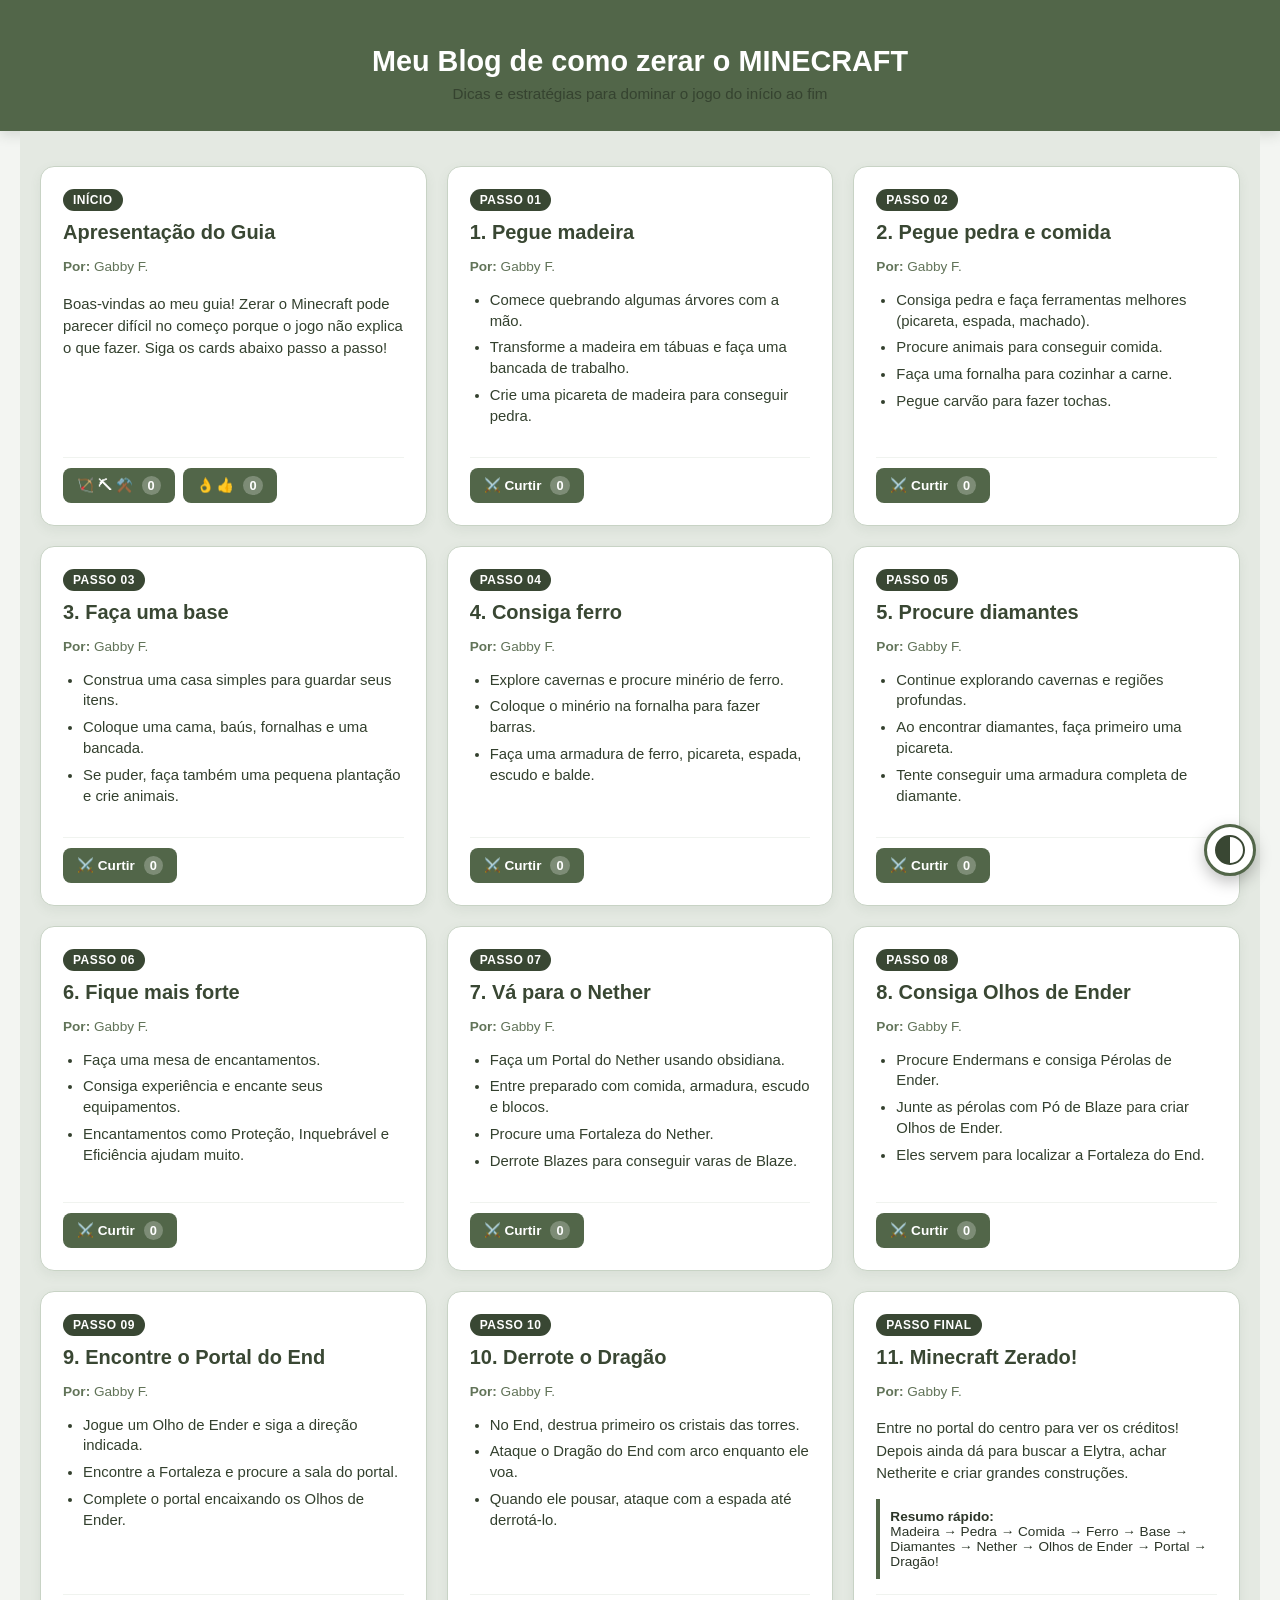
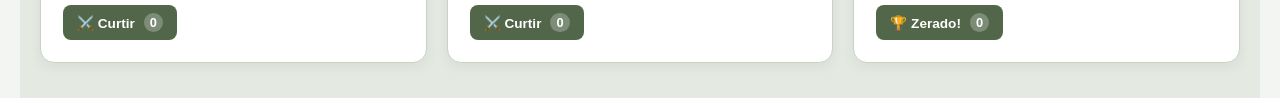
==== commit 5c2fb4b4: "Add files via upload" ====
--- a/index.html
+++ b/index.html
@@ -1,303 +1,502 @@
-<<!DOCTYPE html>
+<!DOCTYPE html>
 <html lang="pt-br">
-
 <head>
     <meta charset="UTF-8">
     <meta name="viewport" content="width=device-width, initial-scale=1.0">
-
-    <title>Blog Minecraft</title>
-
+    <title>Blog Minecraft - Como Zerar</title>
+    
     <style>
-
+        
         body {
-            background-color: #f0f0f0;
+            font-family: 'Segoe UI', Tahoma, Verdana, Geneva, Verdana, sans-serif;
             margin: 0;
-            padding: 15px;
-            font-family: sans-serif;
+            padding: 0;
+            background-color: #f3f5f2;
+            color: #2b3528;
+            transition: background-color 0.3s ease, color 0.3s ease;
         }
 
         header {
-            background-color: #abe1af;
-            color: #1e4d25;
+            background-color: #526649;
+            color: #ffffff;
             text-align: center;
-            max-width: 800px;
-            margin: 0 auto 20px auto;
-            padding: 16px;
-            border: 5px solid #499a56;
+            padding: 35px 15px 25px 15px;
+            box-shadow: 0 4px 12px rgba(43, 53, 40, 0.15);
+            transition: background-color 0.3s ease;
+        }
+
+        header img {
+            width: 100%;
+            max-width: 420px; 
+            height: auto;
+            margin-bottom: 15px;
+            filter: drop-shadow(0 10px 18px rgba(0, 0, 0, 0.45)) 
+                    drop-shadow(0 0 20px rgba(255, 255, 255, 0.25));
+            transition: transform 0.3s ease, filter 0.3s ease;
+            cursor: pointer;
+        }
+
+        header img:hover {
+            transform: scale(1.05);
+            filter: drop-shadow(0 14px 24px rgba(0, 0, 0, 0.55)) 
+                    drop-shadow(0 0 28px rgba(255, 255, 255, 0.4));
+        }
+
+        header h1 {
+            margin: 10px 0 5px 0;
+            font-size: 1.8rem;
+        }
+
+        header p {
+            margin: 0;
+            opacity: 0.9;
+            font-size: 0.95rem;
+        }
+
+        main {
+            background-color: #e4e9e2;
+            padding: 35px 20px;
+            display: grid; 
+            grid-template-columns: repeat(auto-fit, minmax(300px, 1fr)); 
+            gap: 20px;
+            max-width: 1200px;
+            margin: 0 auto;
+            min-height: calc(100vh - 180px);
+            transition: background-color 0.3s ease;
+        }
+
+        article {
+            background-color: #ffffff;
+            color: #2b3528;
+            border-radius: 14px;
+            padding: 22px;
             box-sizing: border-box;
-        }
-
-        header img {
-            max-width: 100%;
-            width: 400px;
-            height: auto;
-        }
-
-        main {
-            background-color: #e9f5ea;
-            color: #4b9155;
-            max-width: 800px;
-            margin: 0 auto;
-            padding: 16px;
-            box-sizing: border-box;
+            box-shadow: 0 4px 12px rgba(82, 102, 73, 0.08);
+            border: 1px solid #c8d3c5;
+            display: flex;
+            flex-direction: column;
+            justify-content: space-between;
+            transition: transform 0.2s ease, box-shadow 0.2s ease, background-color 0.3s ease, border-color 0.3s ease;
+        }
+
+        article:hover {
+            transform: translateY(-4px);
+            box-shadow: 0 8px 18px rgba(82, 102, 73, 0.15);
+        }
+
+        article h2 {
+            color: #394733;
+            margin-top: 10px;
+            margin-bottom: 12px;
+            font-size: 1.25rem;
         }
 
         .artigo-autor {
+            color: #617358;
+            font-size: 0.85rem;
+            margin-bottom: 12px;
+        }
+
+        .tag-etapa {
+            background-color: #394733;
+            color: #ffffff;
             font-weight: bold;
-        }
-
-        button {
-            margin: 5px;
-            padding: 8px 12px;
+            padding: 4px 10px;
+            border-radius: 20px;
+            font-size: 0.75rem;
+            display: inline-block;
+            letter-spacing: 0.5px;
+            text-transform: uppercase;
+            align-self: flex-start;
+        }
+
+        ul {
+            padding-left: 20px;
+            margin-bottom: 15px;
+            margin-top: 5px;
+        }
+
+        li, p {
+            line-height: 1.5;
+            color: #33402e;
+            font-size: 0.93rem;
+        }
+
+        li {
+            margin-bottom: 6px;
+            line-height: 1.4;
+        }
+
+        .resumo-box {
+            background: rgba(255, 255, 255, 0.7);
+            border-left: 4px solid #526649;
+            padding: 10px;
+            border-radius: 0 6px 6px 0;
+            margin-top: 10px;
+            font-size: 0.85rem;
+        }
+
+        .botoes-container {
+            display: flex;
+            gap: 8px;
+            margin-top: 15px;
+            padding-top: 10px;
+            border-top: 1px solid #f0f3ef;
+        }
+
+        article button {
             cursor: pointer;
-        }
-
-        .conteudo {
-            margin-top: 30px;
-        }
-
-        .conteudo h1 {
-            color: #1e4d25;
-        }
-
-        .conteudo h2 {
-            color: #34763d;
-            margin-top: 25px;
-        }
-
-        .conteudo p {
-            color: #333;
-            line-height: 1.6;
-        }
-
-        .conteudo li {
-            color: #333;
-            margin-bottom: 6px;
-            line-height: 1.5;
-        }
-
-        hr {
+            padding: 8px 14px;
             border: none;
-            border-top: 2px solid #abe1af;
-            margin: 30px 0;
-        }
-
+            border-radius: 8px;
+            background-color: #526649;
+            color: #ffffff;
+            font-weight: bold;
+            font-size: 0.85rem;
+            transition: background-color 0.2s ease, transform 0.1s ease;
+            display: inline-flex;
+            align-items: center;
+            gap: 6px;
+        }
+
+        article button:hover {
+            background-color: #3f5037;
+            transform: translateY(-1px);
+        }
+
+        article button:active {
+            transform: translateY(0);
+        }
+
+        article button span {
+            background: rgba(255, 255, 255, 0.25);
+            padding: 2px 6px;
+            border-radius: 10px;
+            font-size: 0.8rem;
+            margin-left: 3px;
+        }
+
+        .btn-tema-flutuante {
+            position: fixed;
+            bottom: 24px;
+            right: 24px;
+            width: 52px;
+            height: 52px;
+            border-radius: 50%;
+            background-color: #ffffff;
+            border: 3px solid #526649;
+            box-shadow: 0 6px 16px rgba(0, 0, 0, 0.25);
+            cursor: pointer;
+            display: flex;
+            align-items: center;
+            justify-content: center;
+            z-index: 9999;
+            padding: 0;
+            transition: transform 0.2s ease, background-color 0.3s ease, border-color 0.3s ease;
+        }
+
+        .btn-tema-flutuante:hover {
+            transform: scale(1.1);
+        }
+
+        .icone-circulo-divido {
+            width: 26px;
+            height: 26px;
+            border-radius: 50%;
+            background: linear-gradient(90deg, #394733 50%, #ffffff 50%);
+            border: 2px solid #394733;
+            box-sizing: border-border;
+        }
+
+        body.dark-mode {
+            background-color: #181c17;
+            color: #d8e0d5;
+        }
+
+        body.dark-mode header {
+            background-color: #273322;
+        }
+
+        body.dark-mode main {
+            background-color: #121511;
+        }
+
+        body.dark-mode article {
+            background-color: #1f261d;
+            color: #d8e0d5;
+            border-color: #313d2e;
+            box-shadow: 0 4px 12px rgba(0, 0, 0, 0.4);
+        }
+
+        body.dark-mode article h2 {
+            color: #8da383;
+        }
+
+        body.dark-mode .artigo-autor {
+            color: #728c66;
+        }
+
+        body.dark-mode li, 
+        body.dark-mode p {
+            color: #c4d0c1;
+        }
+
+        body.dark-mode .resumo-box {
+            background: rgba(0, 0, 0, 0.3);
+            border-left-color: #8da383;
+            color: #c4d0c1;
+        }
+
+        body.dark-mode .botoes-container {
+            border-top-color: #2c3829;
+        }
+
+        body.dark-mode .btn-tema-flutuante {
+            background-color: #1f261d;
+            border-color: #8da383;
+        }
+
+        body.dark-mode .icone-circulo-divido {
+            background: linear-gradient(90deg, #ffffff 50%, #1f261d 50%);
+            border-color: #ffffff;
+        }
     </style>
-
 </head>
-
 <body>
 
-
-    <!-- PARTE INICIAL DO BLOG -->
-
     <header>
-
-        <img src="15-2-minecraft-logo-png.png" alt="Logo do Minecraft">
-
-        <h1>Meu blog de como zerar o MINECRAFT</h1>
-
+        <img src="15-2-minecraft-logo-png.png" alt="Logo do Minecraft" onerror="this.style.display='none'">
+        <h1>Meu Blog de como zerar o MINECRAFT</h1>
+        <p>Dicas e estratégias para dominar o jogo do início ao fim</p>
     </header>
 
-
     <main>
-
-
-        <!-- INTRODUÇÃO -->
-
-        <article>
-
-            <h1>Vou compartilhar conhecimentos de como zerar o Minecraft</h1>
-
-            <p class="artigo-autor">
-                Por: Gabby F.
-            </p>
-
-
-            <!-- BOTÕES -->
-
-            <button>
-                🏹 ⛏ ⚒️ <span>0</span>
-            </button>
-
-            <button>
-                👌 👍 <span>0</span>
-            </button>
-
-        </article>
-
-
-        <!-- TEXTO DO GUIA -->
-
-        <article class="conteudo">
-
-            <hr>
-
-            <h1>Como Zerar o Minecraft Passo a Passo</h1>
-
-            <p>
-                Zerar o Minecraft pode parecer difícil quando você começa um mundo novo,
-                principalmente porque o jogo não fala exatamente o que você precisa fazer.
-                No começo, você não tem praticamente nada e precisa ir atrás de madeira,
-                pedra, comida, ferro e vários outros materiais para conseguir ficar mais forte.
-            </p>
-
-
-            <h2>1. Pegue madeira</h2>
-
-            <ul>
-                <li>Comece quebrando algumas árvores com a mão.</li>
-                <li>Transforme a madeira em tábuas e faça uma bancada de trabalho.</li>
-                <li>Crie uma picareta de madeira para conseguir pedra.</li>
-            </ul>
-
-
-            <h2>2. Pegue pedra e comida</h2>
-
-            <ul>
-                <li>Consiga pedra e faça ferramentas melhores, como picareta, espada e machado.</li>
-                <li>Procure animais para conseguir comida.</li>
-                <li>Faça uma fornalha para cozinhar a carne.</li>
-                <li>Pegue carvão para fazer tochas.</li>
-            </ul>
-
-
-            <h2>3. Faça uma base</h2>
-
-            <ul>
-                <li>Construa uma casa simples para guardar seus itens.</li>
-                <li>Coloque uma cama, baús, fornalhas e uma bancada.</li>
-                <li>Se puder, faça também uma pequena plantação e um espaço para criar animais.</li>
-            </ul>
-
-
-            <h2>4. Consiga ferro</h2>
-
-            <ul>
-                <li>Explore cavernas e procure minério de ferro.</li>
-                <li>Coloque o minério na fornalha para fazer barras.</li>
-                <li>Faça uma armadura de ferro, uma picareta, uma espada, um escudo e um balde.</li>
-            </ul>
-
-
-            <h2>5. Procure diamantes</h2>
-
-            <ul>
-                <li>Continue explorando cavernas e regiões profundas.</li>
-                <li>Quando encontrar diamantes, faça principalmente uma picareta e depois equipamentos melhores.</li>
-                <li>Tente conseguir uma armadura completa de diamante.</li>
-            </ul>
-
-
-            <h2>6. Fique mais forte</h2>
-
-            <ul>
-                <li>Faça uma mesa de encantamentos.</li>
-                <li>Consiga experiência e encante sua armadura, espada e ferramentas.</li>
-                <li>Encantamentos como Proteção, Inquebrável e Eficiência ajudam bastante.</li>
-            </ul>
-
-
-            <h2>7. Vá para o Nether</h2>
-
-            <ul>
-                <li>Faça um Portal do Nether usando obsidiana.</li>
-                <li>Entre preparado, levando comida, armadura, espada, escudo e blocos.</li>
-                <li>Procure uma Fortaleza do Nether.</li>
-                <li>Derrote Blazes para conseguir varas de Blaze.</li>
-            </ul>
-
-
-            <h2>8. Consiga Olhos de Ender</h2>
-
-            <ul>
-                <li>Procure Endermans e consiga Pérolas de Ender.</li>
-                <li>Junte as pérolas com Pó de Blaze para fazer Olhos de Ender.</li>
-                <li>Eles serão usados para encontrar a Fortaleza.</li>
-            </ul>
-
-
-            <h2>9. Encontre o Portal do End</h2>
-
-            <ul>
-                <li>Jogue um Olho de Ender e siga a direção indicada.</li>
-                <li>Continue fazendo isso até encontrar a Fortaleza.</li>
-                <li>Dentro dela, procure a sala do Portal do End.</li>
-                <li>Complete o portal usando os Olhos de Ender.</li>
-            </ul>
-
-
-            <h2>10. Derrote o Dragão</h2>
-
-            <ul>
-                <li>Antes de entrar, prepare sua armadura, espada, arco, comida e outros itens.</li>
-                <li>No End, destrua primeiro os cristais das torres.</li>
-                <li>Ataque o Dragão do End com arco enquanto ele estiver voando.</li>
-                <li>Quando ele pousar, ataque com a espada.</li>
-                <li>Continue até a vida dele acabar.</li>
-            </ul>
-
-
-            <h2>11. Minecraft zerado</h2>
-
-            <p>
-                Depois que o Dragão morrer, entre no portal que aparece no centro da ilha.
-                Os créditos vão aparecer e você poderá considerar que zerou o Minecraft.
-            </p>
-
-            <p>
-                Mesmo assim, ainda dá para fazer muita coisa depois, como encontrar a Elytra,
-                procurar Netherite, construir uma base enorme, fazer farms e continuar explorando o mundo.
-            </p>
-
-
-            <h2>Resumindo</h2>
-
-            <p>
-                <strong>
-                    Madeira → Pedra → Comida → Ferro → Base → Diamantes →
-                    Encantamentos → Nether → Fortaleza → Blaze → Pérolas de Ender →
-                    Olhos de Ender → Fortaleza do End → Dragão → Minecraft zerado.
-                </strong>
-            </p>
-
+        
+        <article>
+            <div>
+                <span class="tag-etapa">Início</span>
+                <h2>Apresentação do Guia</h2>
+                <p class="artigo-autor"><strong>Por:</strong> Gabby F.</p>
+                <p>Boas-vindas ao meu guia! Zerar o Minecraft pode parecer difícil no começo porque o jogo não explica o que fazer. Siga os cards abaixo passo a passo!</p>
+            </div>
+            
+            <div class="botoes-container">
+                <button>🏹 ⛏ ⚒️ <span>0</span></button>
+                <button>👌 👍 <span>0</span></button>
+            </div>
+        </article>
+
+        <article>
+            <div>
+                <span class="tag-etapa">Passo 01</span>
+                <h2>1. Pegue madeira</h2>
+                <p class="artigo-autor"><strong>Por:</strong> Gabby F.</p>
+                <ul>
+                    <li>Comece quebrando algumas árvores com a mão.</li>
+                    <li>Transforme a madeira em tábuas e faça uma bancada de trabalho.</li>
+                    <li>Crie uma picareta de madeira para conseguir pedra.</li>
+                </ul>
+            </div>
+            <div class="botoes-container">
+                <button>⚔️ Curtir <span>0</span></button>
+            </div>
+        </article>
+
+        <article>
+            <div>
+                <span class="tag-etapa">Passo 02</span>
+                <h2>2. Pegue pedra e comida</h2>
+                <p class="artigo-autor"><strong>Por:</strong> Gabby F.</p>
+                <ul>
+                    <li>Consiga pedra e faça ferramentas melhores (picareta, espada, machado).</li>
+                    <li>Procure animais para conseguir comida.</li>
+                    <li>Faça uma fornalha para cozinhar a carne.</li>
+                    <li>Pegue carvão para fazer tochas.</li>
+                </ul>
+            </div>
+            <div class="botoes-container">
+                <button>⚔️ Curtir <span>0</span></button>
+            </div>
+        </article>
+
+        <article>
+            <div>
+                <span class="tag-etapa">Passo 03</span>
+                <h2>3. Faça uma base</h2>
+                <p class="artigo-autor"><strong>Por:</strong> Gabby F.</p>
+                <ul>
+                    <li>Construa uma casa simples para guardar seus itens.</li>
+                    <li>Coloque uma cama, baús, fornalhas e uma bancada.</li>
+                    <li>Se puder, faça também uma pequena plantação e crie animais.</li>
+                </ul>
+            </div>
+            <div class="botoes-container">
+                <button>⚔️ Curtir <span>0</span></button>
+            </div>
+        </article>
+
+        <article>
+            <div>
+                <span class="tag-etapa">Passo 04</span>
+                <h2>4. Consiga ferro</h2>
+                <p class="artigo-autor"><strong>Por:</strong> Gabby F.</p>
+                <ul>
+                    <li>Explore cavernas e procure minério de ferro.</li>
+                    <li>Coloque o minério na fornalha para fazer barras.</li>
+                    <li>Faça uma armadura de ferro, picareta, espada, escudo e balde.</li>
+                </ul>
+            </div>
+            <div class="botoes-container">
+                <button>⚔️ Curtir <span>0</span></button>
+            </div>
+        </article>
+
+        <article>
+            <div>
+                <span class="tag-etapa">Passo 05</span>
+                <h2>5. Procure diamantes</h2>
+                <p class="artigo-autor"><strong>Por:</strong> Gabby F.</p>
+                <ul>
+                    <li>Continue explorando cavernas e regiões profundas.</li>
+                    <li>Ao encontrar diamantes, faça primeiro uma picareta.</li>
+                    <li>Tente conseguir uma armadura completa de diamante.</li>
+                </ul>
+            </div>
+            <div class="botoes-container">
+                <button>⚔️ Curtir <span>0</span></button>
+            </div>
+        </article>
+
+        <article>
+            <div>
+                <span class="tag-etapa">Passo 06</span>
+                <h2>6. Fique mais forte</h2>
+                <p class="artigo-autor"><strong>Por:</strong> Gabby F.</p>
+                <ul>
+                    <li>Faça uma mesa de encantamentos.</li>
+                    <li>Consiga experiência e encante seus equipamentos.</li>
+                    <li>Encantamentos como Proteção, Inquebrável e Eficiência ajudam muito.</li>
+                </ul>
+            </div>
+            <div class="botoes-container">
+                <button>⚔️ Curtir <span>0</span></button>
+            </div>
+        </article>
+
+        <article>
+            <div>
+                <span class="tag-etapa">Passo 07</span>
+                <h2>7. Vá para o Nether</h2>
+                <p class="artigo-autor"><strong>Por:</strong> Gabby F.</p>
+                <ul>
+                    <li>Faça um Portal do Nether usando obsidiana.</li>
+                    <li>Entre preparado com comida, armadura, escudo e blocos.</li>
+                    <li>Procure uma Fortaleza do Nether.</li>
+                    <li>Derrote Blazes para conseguir varas de Blaze.</li>
+                </ul>
+            </div>
+            <div class="botoes-container">
+                <button>⚔️ Curtir <span>0</span></button>
+            </div>
+        </article>
+
+        <article>
+            <div>
+                <span class="tag-etapa">Passo 08</span>
+                <h2>8. Consiga Olhos de Ender</h2>
+                <p class="artigo-autor"><strong>Por:</strong> Gabby F.</p>
+                <ul>
+                    <li>Procure Endermans e consiga Pérolas de Ender.</li>
+                    <li>Junte as pérolas com Pó de Blaze para criar Olhos de Ender.</li>
+                    <li>Eles servem para localizar a Fortaleza do End.</li>
+                </ul>
+            </div>
+            <div class="botoes-container">
+                <button>⚔️ Curtir <span>0</span></button>
+            </div>
+        </article>
+
+        <article>
+            <div>
+                <span class="tag-etapa">Passo 09</span>
+                <h2>9. Encontre o Portal do End</h2>
+                <p class="artigo-autor"><strong>Por:</strong> Gabby F.</p>
+                <ul>
+                    <li>Jogue um Olho de Ender e siga a direção indicada.</li>
+                    <li>Encontre a Fortaleza e procure a sala do portal.</li>
+                    <li>Complete o portal encaixando os Olhos de Ender.</li>
+                </ul>
+            </div>
+            <div class="botoes-container">
+                <button>⚔️ Curtir <span>0</span></button>
+            </div>
+        </article>
+
+        <article>
+            <div>
+                <span class="tag-etapa">Passo 10</span>
+                <h2>10. Derrote o Dragão</h2>
+                <p class="artigo-autor"><strong>Por:</strong> Gabby F.</p>
+                <ul>
+                    <li>No End, destrua primeiro os cristais das torres.</li>
+                    <li>Ataque o Dragão do End com arco enquanto ele voa.</li>
+                    <li>Quando ele pousar, ataque com a espada até derrotá-lo.</li>
+                </ul>
+            </div>
+            <div class="botoes-container">
+                <button>⚔️ Curtir <span>0</span></button>
+            </div>
+        </article>
+
+        <article>
+            <div>
+                <span class="tag-etapa">Passo Final</span>
+                <h2>11. Minecraft Zerado!</h2>
+                <p class="artigo-autor"><strong>Por:</strong> Gabby F.</p>
+                <p>Entre no portal do centro para ver os créditos! Depois ainda dá para buscar a Elytra, achar Netherite e criar grandes construções.</p>
+                
+                <div class="resumo-box">
+                    <strong>Resumo rápido:</strong><br>
+                    Madeira → Pedra → Comida → Ferro → Base → Diamantes → Nether → Olhos de Ender → Portal → Dragão!
+                </div>
+            </div>
+            <div class="botoes-container">
+                <button>🏆 Zerado! <span>0</span></button>
+            </div>
         </article>
 
     </main>
 
-
-    <!-- JAVASCRIPT DOS BOTÕES -->
+    <button id="theme-toggle" class="btn-tema-flutuante" aria-label="Alternar modo claro e escuro">
+        <span class="icone-circulo-divido"></span>
+    </button>
 
     <script>
-
-        const botoes = document.querySelectorAll("button");
-
-        botoes.forEach(function (botao) {
-
+     
+        const botoesCurtir = document.querySelectorAll("article button");
+
+        botoesCurtir.forEach(function (botao) {
             let curtiu = false;
 
             botao.addEventListener("click", function () {
-
                 const texto = botao.querySelector("span");
-
-                if (curtiu === false) {
-
-                    texto.textContent++;
+                let valorAtual = parseInt(texto.textContent);
+
+                if (!curtiu) {
+                    texto.textContent = valorAtual + 1;
                     curtiu = true;
-
                 } else {
-
-                    texto.textContent--;
+                    texto.textContent = valorAtual - 1;
                     curtiu = false;
-
                 }
-
             });
-
         });
 
+        const themeToggleBtn = document.getElementById("theme-toggle");
+        
+        themeToggleBtn.addEventListener("click", function () {
+            document.body.classList.toggle("dark-mode");
+        });
     </script>
-
 </body>
-
 </html>
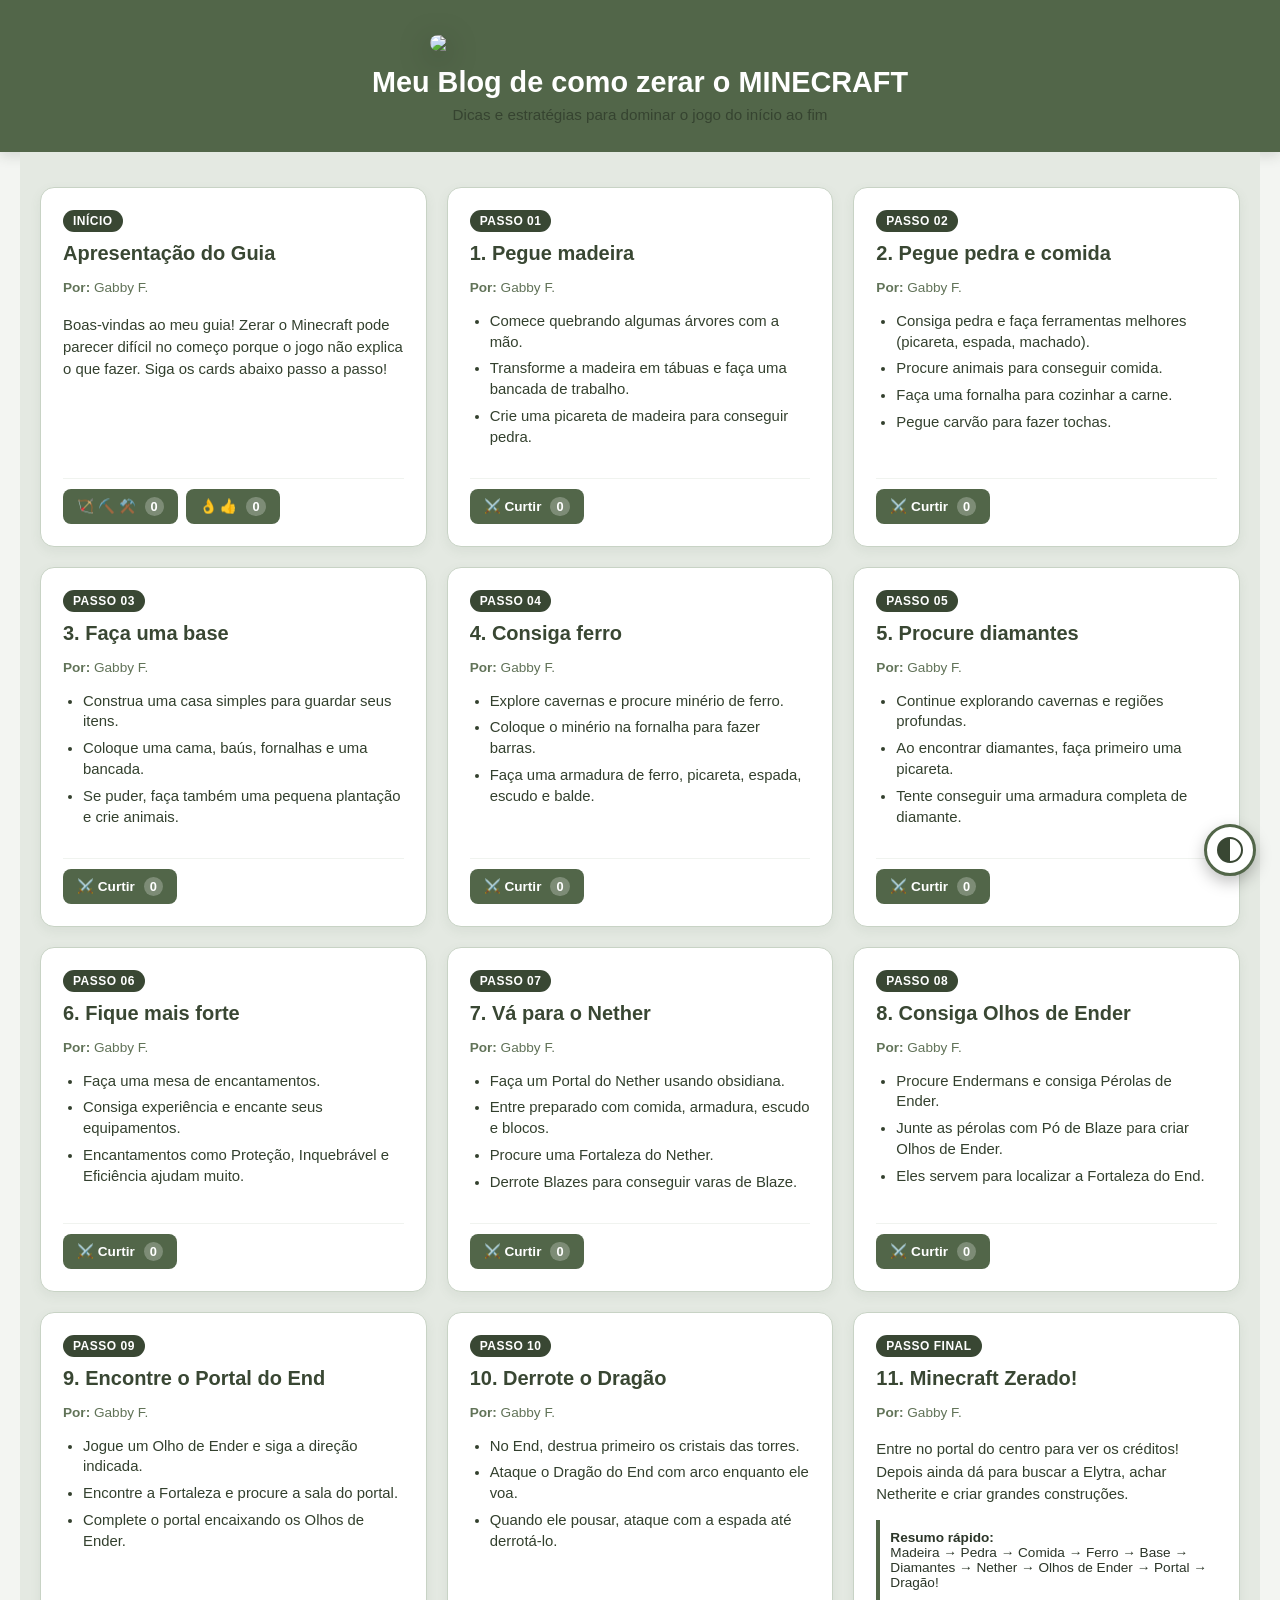
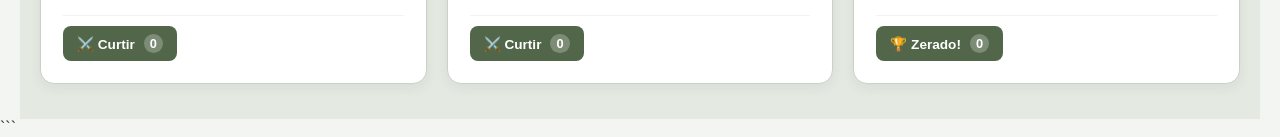
==== commit 9c69fd0c: "Add files via upload" ====
--- a/index.html
+++ b/index.html
@@ -1,3 +1,4 @@
+
 <!DOCTYPE html>
 <html lang="pt-br">
 <head>
@@ -6,9 +7,8 @@
     <title>Blog Minecraft - Como Zerar</title>
     
     <style>
-        
         body {
-            font-family: 'Segoe UI', Tahoma, Verdana, Geneva, Verdana, sans-serif;
+            font-family: 'Segoe UI', Tahoma, Geneva, Verdana, sans-serif;
             margin: 0;
             padding: 0;
             background-color: #f3f5f2;
@@ -26,20 +26,13 @@
         }
 
         header img {
+            display: block;
             width: 100%;
-            max-width: 420px; 
+            max-width: 420px;
             height: auto;
-            margin-bottom: 15px;
-            filter: drop-shadow(0 10px 18px rgba(0, 0, 0, 0.45)) 
-                    drop-shadow(0 0 20px rgba(255, 255, 255, 0.25));
-            transition: transform 0.3s ease, filter 0.3s ease;
-            cursor: pointer;
-        }
-
-        header img:hover {
-            transform: scale(1.05);
-            filter: drop-shadow(0 14px 24px rgba(0, 0, 0, 0.55)) 
-                    drop-shadow(0 0 28px rgba(255, 255, 255, 0.4));
+            margin: 0 auto 15px auto;
+            border-radius: 10px;
+            filter: drop-shadow(0 8px 16px rgba(0, 0, 0, 0.4));
         }
 
         header h1 {
@@ -56,8 +49,8 @@
         main {
             background-color: #e4e9e2;
             padding: 35px 20px;
-            display: grid; 
-            grid-template-columns: repeat(auto-fit, minmax(300px, 1fr)); 
+            display: grid;
+            grid-template-columns: repeat(auto-fit, minmax(300px, 1fr));
             gap: 20px;
             max-width: 1200px;
             margin: 0 auto;
@@ -76,12 +69,7 @@
             display: flex;
             flex-direction: column;
             justify-content: space-between;
-            transition: transform 0.2s ease, box-shadow 0.2s ease, background-color 0.3s ease, border-color 0.3s ease;
-        }
-
-        article:hover {
-            transform: translateY(-4px);
-            box-shadow: 0 8px 18px rgba(82, 102, 73, 0.15);
+            transition: background-color 0.3s ease, border-color 0.3s ease;
         }
 
         article h2 {
@@ -153,7 +141,7 @@
             color: #ffffff;
             font-weight: bold;
             font-size: 0.85rem;
-            transition: background-color 0.2s ease, transform 0.1s ease;
+            transition: background-color 0.2s ease;
             display: inline-flex;
             align-items: center;
             gap: 6px;
@@ -161,11 +149,6 @@
 
         article button:hover {
             background-color: #3f5037;
-            transform: translateY(-1px);
-        }
-
-        article button:active {
-            transform: translateY(0);
         }
 
         article button span {
@@ -192,11 +175,7 @@
             justify-content: center;
             z-index: 9999;
             padding: 0;
-            transition: transform 0.2s ease, background-color 0.3s ease, border-color 0.3s ease;
-        }
-
-        .btn-tema-flutuante:hover {
-            transform: scale(1.1);
+            transition: background-color 0.3s ease, border-color 0.3s ease;
         }
 
         .icone-circulo-divido {
@@ -205,7 +184,7 @@
             border-radius: 50%;
             background: linear-gradient(90deg, #394733 50%, #ffffff 50%);
             border: 2px solid #394733;
-            box-sizing: border-border;
+            box-sizing: border-box;
         }
 
         body.dark-mode {
@@ -265,7 +244,9 @@
 <body>
 
     <header>
-        <img src="15-2-minecraft-logo-png.png" alt="Logo do Minecraft" onerror="this.style.display='none'">
+        <img 
+        src="15-2minecraft-logo-png.png"
+        >
         <h1>Meu Blog de como zerar o MINECRAFT</h1>
         <p>Dicas e estratégias para dominar o jogo do início ao fim</p>
     </header>
@@ -281,7 +262,7 @@
             </div>
             
             <div class="botoes-container">
-                <button>🏹 ⛏ ⚒️ <span>0</span></button>
+                <button>🏹 ⛏️ ⚒️ <span>0</span></button>
                 <button>👌 👍 <span>0</span></button>
             </div>
         </article>
@@ -472,7 +453,6 @@
     </button>
 
     <script>
-     
         const botoesCurtir = document.querySelectorAll("article button");
 
         botoesCurtir.forEach(function (botao) {
@@ -480,7 +460,7 @@
 
             botao.addEventListener("click", function () {
                 const texto = botao.querySelector("span");
-                let valorAtual = parseInt(texto.textContent);
+                let valorAtual = parseInt(texto.textContent, 10);
 
                 if (!curtiu) {
                     texto.textContent = valorAtual + 1;
@@ -493,10 +473,12 @@
         });
 
         const themeToggleBtn = document.getElementById("theme-toggle");
-        
+
         themeToggleBtn.addEventListener("click", function () {
             document.body.classList.toggle("dark-mode");
         });
     </script>
 </body>
-</html>+</html>
+
+```
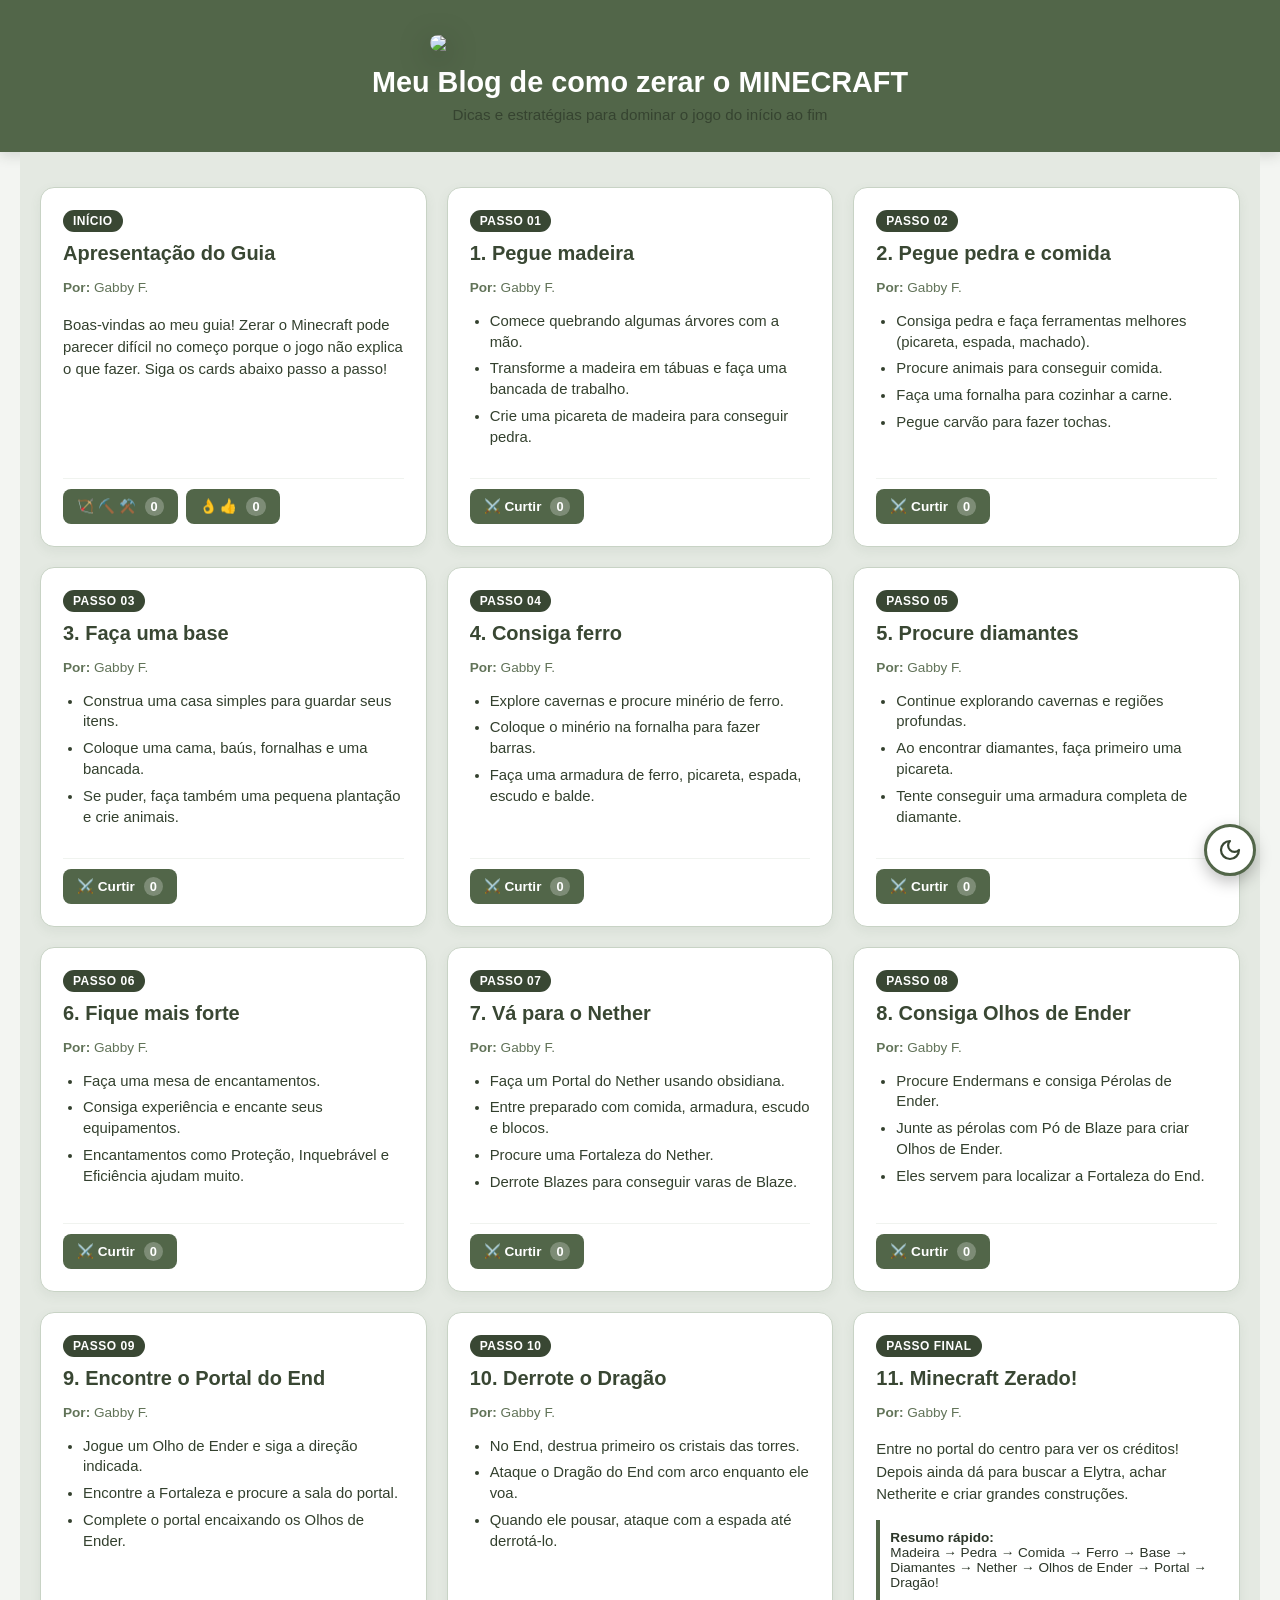
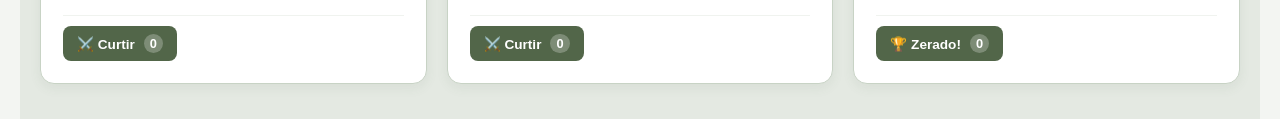
==== commit f49cebb2: "Add files via upload" ====
--- a/index.html
+++ b/index.html
@@ -1,4 +1,3 @@
-
 <!DOCTYPE html>
 <html lang="pt-br">
 <head>
@@ -175,16 +174,19 @@
             justify-content: center;
             z-index: 9999;
             padding: 0;
-            transition: background-color 0.3s ease, border-color 0.3s ease;
-        }
-
-        .icone-circulo-divido {
-            width: 26px;
-            height: 26px;
-            border-radius: 50%;
-            background: linear-gradient(90deg, #394733 50%, #ffffff 50%);
-            border: 2px solid #394733;
-            box-sizing: border-box;
+            transition: background-color 0.3s ease, border-color 0.3s ease, transform 0.2s ease;
+        }
+
+        .btn-tema-flutuante:hover {
+            transform: scale(1.08);
+        }
+
+        .icon-sol {
+            display: none;
+        }
+
+        .icon-lua {
+            display: block;
         }
 
         body.dark-mode {
@@ -235,9 +237,12 @@
             border-color: #8da383;
         }
 
-        body.dark-mode .icone-circulo-divido {
-            background: linear-gradient(90deg, #ffffff 50%, #1f261d 50%);
-            border-color: #ffffff;
+        body.dark-mode .icon-sol {
+            display: block;
+        }
+
+        body.dark-mode .icon-lua {
+            display: none;
         }
     </style>
 </head>
@@ -449,7 +454,23 @@
     </main>
 
     <button id="theme-toggle" class="btn-tema-flutuante" aria-label="Alternar modo claro e escuro">
-        <span class="icone-circulo-divido"></span>
+        <!-- Ícone de Sol (aparece no modo escuro) -->
+        <svg class="icon-sol" xmlns="http://www.w3.org/2000/svg" width="24" height="24" viewBox="0 0 24 24" fill="none" stroke="#f5b041" stroke-width="2.2" stroke-linecap="round" stroke-linejoin="round">
+            <circle cx="12" cy="12" r="4"></circle>
+            <path d="M12 2v2"></path>
+            <path d="M12 20v2"></path>
+            <path d="m4.93 4.93 1.41 1.41"></path>
+            <path d="m17.66 17.66 1.41 1.41"></path>
+            <path d="M2 12h2"></path>
+            <path d="M20 12h2"></path>
+            <path d="m6.34 17.66-1.41 1.41"></path>
+            <path d="m19.07 4.93-1.41 1.41"></path>
+        </svg>
+
+        <!-- Ícone de Lua (aparece no modo claro) -->
+        <svg class="icon-lua" xmlns="http://www.w3.org/2000/svg" width="24" height="24" viewBox="0 0 24 24" fill="none" stroke="#394733" stroke-width="2.2" stroke-linecap="round" stroke-linejoin="round">
+            <path d="M12 3a6 6 0 0 0 9 9 9 9 0 1 1-9-9Z"></path>
+        </svg>
     </button>
 
     <script>
@@ -479,6 +500,4 @@
         });
     </script>
 </body>
-</html>
-
-```+</html>
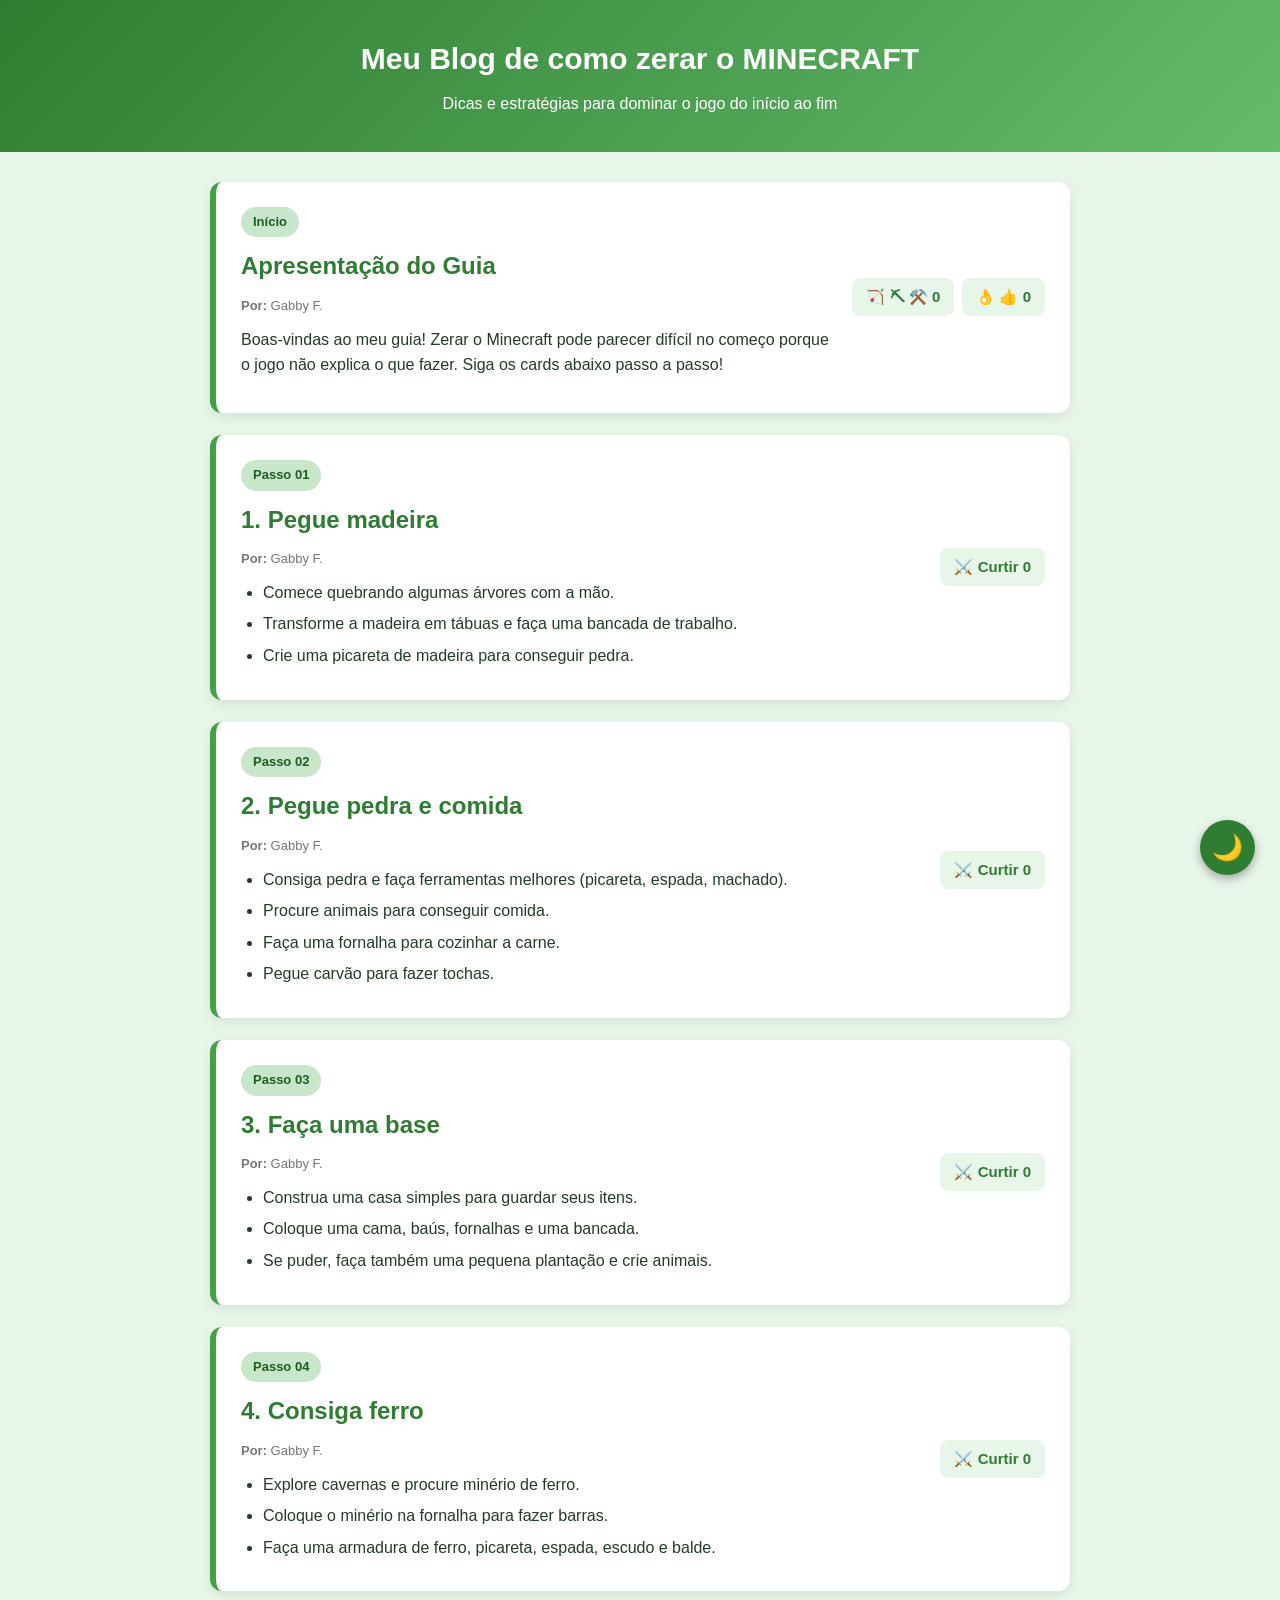
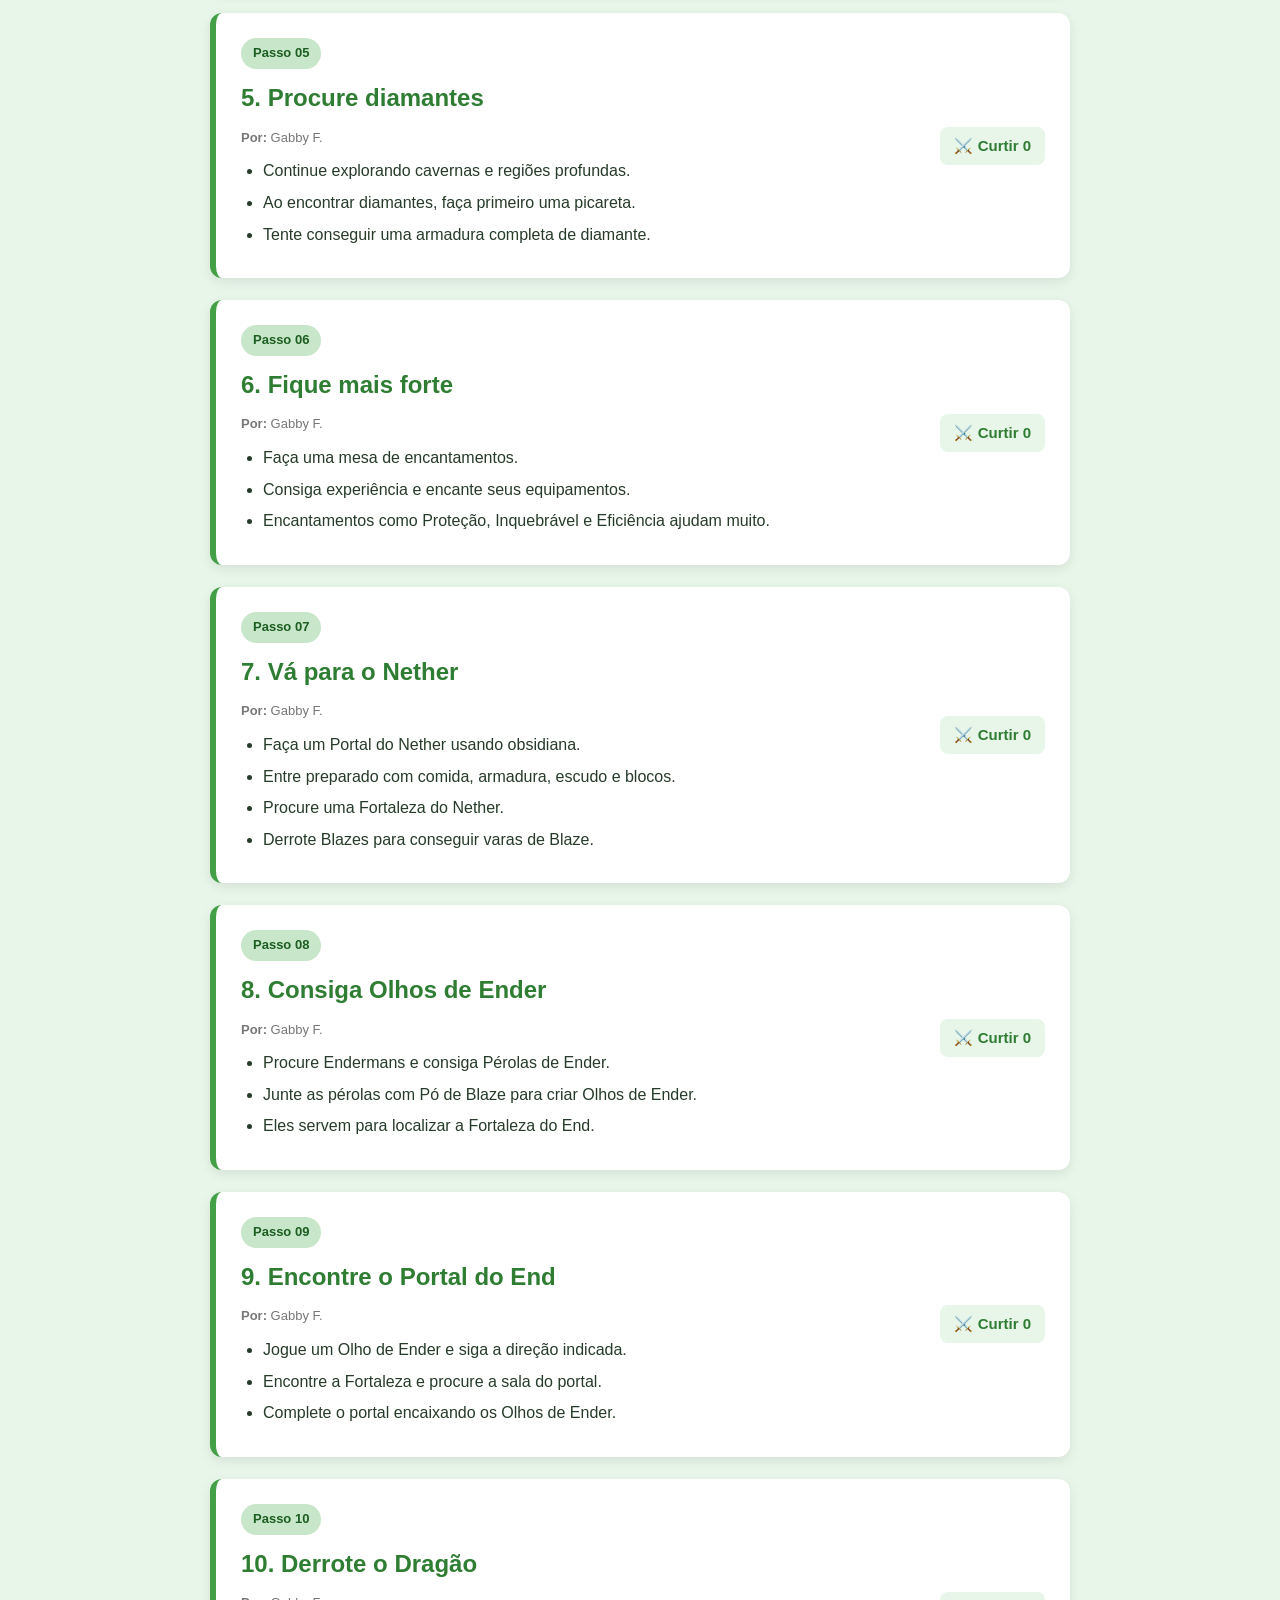
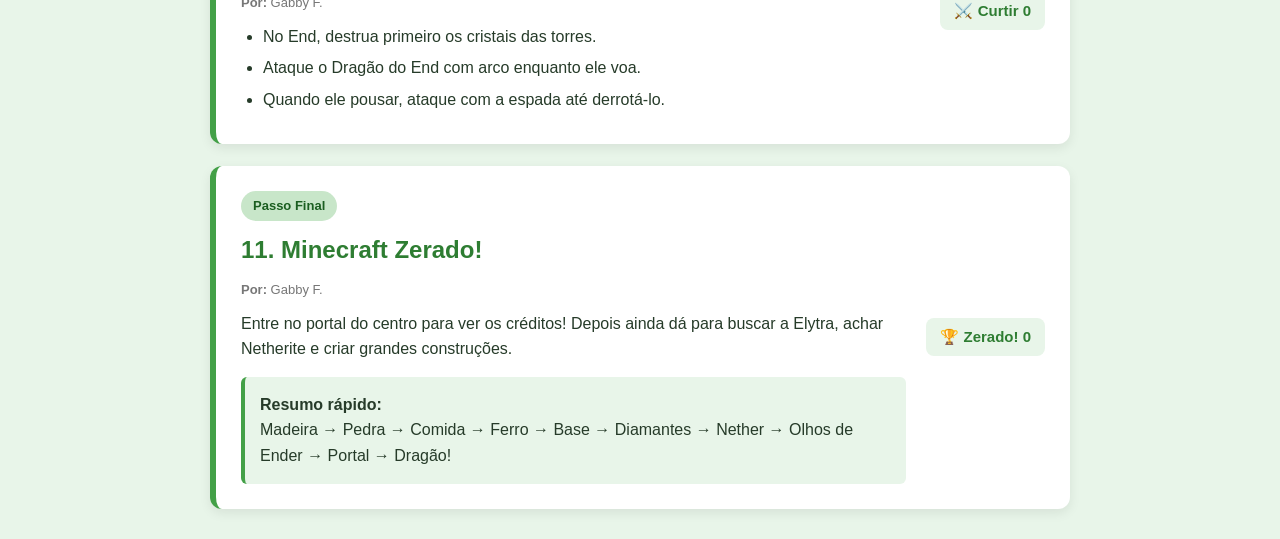
==== commit 9cf4a833: "Add files via upload" ====
--- a/index.html
+++ b/index.html
@@ -1,273 +1,42 @@
 <!DOCTYPE html>
 <html lang="pt-br">
+
 <head>
     <meta charset="UTF-8">
     <meta name="viewport" content="width=device-width, initial-scale=1.0">
-    <title>Blog Minecraft - Como Zerar</title>
-    
-    <style>
-        body {
-            font-family: 'Segoe UI', Tahoma, Geneva, Verdana, sans-serif;
-            margin: 0;
-            padding: 0;
-            background-color: #f3f5f2;
-            color: #2b3528;
-            transition: background-color 0.3s ease, color 0.3s ease;
-        }
-
-        header {
-            background-color: #526649;
-            color: #ffffff;
-            text-align: center;
-            padding: 35px 15px 25px 15px;
-            box-shadow: 0 4px 12px rgba(43, 53, 40, 0.15);
-            transition: background-color 0.3s ease;
-        }
-
-        header img {
-            display: block;
-            width: 100%;
-            max-width: 420px;
-            height: auto;
-            margin: 0 auto 15px auto;
-            border-radius: 10px;
-            filter: drop-shadow(0 8px 16px rgba(0, 0, 0, 0.4));
-        }
-
-        header h1 {
-            margin: 10px 0 5px 0;
-            font-size: 1.8rem;
-        }
-
-        header p {
-            margin: 0;
-            opacity: 0.9;
-            font-size: 0.95rem;
-        }
-
-        main {
-            background-color: #e4e9e2;
-            padding: 35px 20px;
-            display: grid;
-            grid-template-columns: repeat(auto-fit, minmax(300px, 1fr));
-            gap: 20px;
-            max-width: 1200px;
-            margin: 0 auto;
-            min-height: calc(100vh - 180px);
-            transition: background-color 0.3s ease;
-        }
-
-        article {
-            background-color: #ffffff;
-            color: #2b3528;
-            border-radius: 14px;
-            padding: 22px;
-            box-sizing: border-box;
-            box-shadow: 0 4px 12px rgba(82, 102, 73, 0.08);
-            border: 1px solid #c8d3c5;
-            display: flex;
-            flex-direction: column;
-            justify-content: space-between;
-            transition: background-color 0.3s ease, border-color 0.3s ease;
-        }
-
-        article h2 {
-            color: #394733;
-            margin-top: 10px;
-            margin-bottom: 12px;
-            font-size: 1.25rem;
-        }
-
-        .artigo-autor {
-            color: #617358;
-            font-size: 0.85rem;
-            margin-bottom: 12px;
-        }
-
-        .tag-etapa {
-            background-color: #394733;
-            color: #ffffff;
-            font-weight: bold;
-            padding: 4px 10px;
-            border-radius: 20px;
-            font-size: 0.75rem;
-            display: inline-block;
-            letter-spacing: 0.5px;
-            text-transform: uppercase;
-            align-self: flex-start;
-        }
-
-        ul {
-            padding-left: 20px;
-            margin-bottom: 15px;
-            margin-top: 5px;
-        }
-
-        li, p {
-            line-height: 1.5;
-            color: #33402e;
-            font-size: 0.93rem;
-        }
-
-        li {
-            margin-bottom: 6px;
-            line-height: 1.4;
-        }
-
-        .resumo-box {
-            background: rgba(255, 255, 255, 0.7);
-            border-left: 4px solid #526649;
-            padding: 10px;
-            border-radius: 0 6px 6px 0;
-            margin-top: 10px;
-            font-size: 0.85rem;
-        }
-
-        .botoes-container {
-            display: flex;
-            gap: 8px;
-            margin-top: 15px;
-            padding-top: 10px;
-            border-top: 1px solid #f0f3ef;
-        }
-
-        article button {
-            cursor: pointer;
-            padding: 8px 14px;
-            border: none;
-            border-radius: 8px;
-            background-color: #526649;
-            color: #ffffff;
-            font-weight: bold;
-            font-size: 0.85rem;
-            transition: background-color 0.2s ease;
-            display: inline-flex;
-            align-items: center;
-            gap: 6px;
-        }
-
-        article button:hover {
-            background-color: #3f5037;
-        }
-
-        article button span {
-            background: rgba(255, 255, 255, 0.25);
-            padding: 2px 6px;
-            border-radius: 10px;
-            font-size: 0.8rem;
-            margin-left: 3px;
-        }
-
-        .btn-tema-flutuante {
-            position: fixed;
-            bottom: 24px;
-            right: 24px;
-            width: 52px;
-            height: 52px;
-            border-radius: 50%;
-            background-color: #ffffff;
-            border: 3px solid #526649;
-            box-shadow: 0 6px 16px rgba(0, 0, 0, 0.25);
-            cursor: pointer;
-            display: flex;
-            align-items: center;
-            justify-content: center;
-            z-index: 9999;
-            padding: 0;
-            transition: background-color 0.3s ease, border-color 0.3s ease, transform 0.2s ease;
-        }
-
-        .btn-tema-flutuante:hover {
-            transform: scale(1.08);
-        }
-
-        .icon-sol {
-            display: none;
-        }
-
-        .icon-lua {
-            display: block;
-        }
-
-        body.dark-mode {
-            background-color: #181c17;
-            color: #d8e0d5;
-        }
-
-        body.dark-mode header {
-            background-color: #273322;
-        }
-
-        body.dark-mode main {
-            background-color: #121511;
-        }
-
-        body.dark-mode article {
-            background-color: #1f261d;
-            color: #d8e0d5;
-            border-color: #313d2e;
-            box-shadow: 0 4px 12px rgba(0, 0, 0, 0.4);
-        }
-
-        body.dark-mode article h2 {
-            color: #8da383;
-        }
-
-        body.dark-mode .artigo-autor {
-            color: #728c66;
-        }
-
-        body.dark-mode li, 
-        body.dark-mode p {
-            color: #c4d0c1;
-        }
-
-        body.dark-mode .resumo-box {
-            background: rgba(0, 0, 0, 0.3);
-            border-left-color: #8da383;
-            color: #c4d0c1;
-        }
-
-        body.dark-mode .botoes-container {
-            border-top-color: #2c3829;
-        }
-
-        body.dark-mode .btn-tema-flutuante {
-            background-color: #1f261d;
-            border-color: #8da383;
-        }
-
-        body.dark-mode .icon-sol {
-            display: block;
-        }
-
-        body.dark-mode .icon-lua {
-            display: none;
-        }
-    </style>
+    <title>Blog</title>
+    <link rel="stylesheet" href="style.css">
 </head>
+
 <body>
 
     <header>
-        <img 
-        src="15-2minecraft-logo-png.png"
-        >
+        <img src="15-2-minecraft-logo-png.png"
+             alt="Logo do Minecraft"
+             onerror="this.style.display='none'">
+
         <h1>Meu Blog de como zerar o MINECRAFT</h1>
+
         <p>Dicas e estratégias para dominar o jogo do início ao fim</p>
     </header>
 
     <main>
-        
+
         <article>
             <div>
                 <span class="tag-etapa">Início</span>
                 <h2>Apresentação do Guia</h2>
                 <p class="artigo-autor"><strong>Por:</strong> Gabby F.</p>
-                <p>Boas-vindas ao meu guia! Zerar o Minecraft pode parecer difícil no começo porque o jogo não explica o que fazer. Siga os cards abaixo passo a passo!</p>
-            </div>
-            
-            <div class="botoes-container">
-                <button>🏹 ⛏️ ⚒️ <span>0</span></button>
+
+                <p>
+                    Boas-vindas ao meu guia! Zerar o Minecraft pode parecer
+                    difícil no começo porque o jogo não explica o que fazer.
+                    Siga os cards abaixo passo a passo!
+                </p>
+            </div>
+
+            <div class="botoes-container">
+                <button>🏹 ⛏ ⚒️ <span>0</span></button>
                 <button>👌 👍 <span>0</span></button>
             </div>
         </article>
@@ -277,12 +46,14 @@
                 <span class="tag-etapa">Passo 01</span>
                 <h2>1. Pegue madeira</h2>
                 <p class="artigo-autor"><strong>Por:</strong> Gabby F.</p>
+
                 <ul>
                     <li>Comece quebrando algumas árvores com a mão.</li>
                     <li>Transforme a madeira em tábuas e faça uma bancada de trabalho.</li>
                     <li>Crie uma picareta de madeira para conseguir pedra.</li>
                 </ul>
             </div>
+
             <div class="botoes-container">
                 <button>⚔️ Curtir <span>0</span></button>
             </div>
@@ -293,6 +64,7 @@
                 <span class="tag-etapa">Passo 02</span>
                 <h2>2. Pegue pedra e comida</h2>
                 <p class="artigo-autor"><strong>Por:</strong> Gabby F.</p>
+
                 <ul>
                     <li>Consiga pedra e faça ferramentas melhores (picareta, espada, machado).</li>
                     <li>Procure animais para conseguir comida.</li>
@@ -300,6 +72,7 @@
                     <li>Pegue carvão para fazer tochas.</li>
                 </ul>
             </div>
+
             <div class="botoes-container">
                 <button>⚔️ Curtir <span>0</span></button>
             </div>
@@ -310,12 +83,14 @@
                 <span class="tag-etapa">Passo 03</span>
                 <h2>3. Faça uma base</h2>
                 <p class="artigo-autor"><strong>Por:</strong> Gabby F.</p>
+
                 <ul>
                     <li>Construa uma casa simples para guardar seus itens.</li>
                     <li>Coloque uma cama, baús, fornalhas e uma bancada.</li>
                     <li>Se puder, faça também uma pequena plantação e crie animais.</li>
                 </ul>
             </div>
+
             <div class="botoes-container">
                 <button>⚔️ Curtir <span>0</span></button>
             </div>
@@ -326,12 +101,14 @@
                 <span class="tag-etapa">Passo 04</span>
                 <h2>4. Consiga ferro</h2>
                 <p class="artigo-autor"><strong>Por:</strong> Gabby F.</p>
+
                 <ul>
                     <li>Explore cavernas e procure minério de ferro.</li>
                     <li>Coloque o minério na fornalha para fazer barras.</li>
                     <li>Faça uma armadura de ferro, picareta, espada, escudo e balde.</li>
                 </ul>
             </div>
+
             <div class="botoes-container">
                 <button>⚔️ Curtir <span>0</span></button>
             </div>
@@ -342,12 +119,14 @@
                 <span class="tag-etapa">Passo 05</span>
                 <h2>5. Procure diamantes</h2>
                 <p class="artigo-autor"><strong>Por:</strong> Gabby F.</p>
+
                 <ul>
                     <li>Continue explorando cavernas e regiões profundas.</li>
                     <li>Ao encontrar diamantes, faça primeiro uma picareta.</li>
                     <li>Tente conseguir uma armadura completa de diamante.</li>
                 </ul>
             </div>
+
             <div class="botoes-container">
                 <button>⚔️ Curtir <span>0</span></button>
             </div>
@@ -358,12 +137,14 @@
                 <span class="tag-etapa">Passo 06</span>
                 <h2>6. Fique mais forte</h2>
                 <p class="artigo-autor"><strong>Por:</strong> Gabby F.</p>
+
                 <ul>
                     <li>Faça uma mesa de encantamentos.</li>
                     <li>Consiga experiência e encante seus equipamentos.</li>
                     <li>Encantamentos como Proteção, Inquebrável e Eficiência ajudam muito.</li>
                 </ul>
             </div>
+
             <div class="botoes-container">
                 <button>⚔️ Curtir <span>0</span></button>
             </div>
@@ -374,6 +155,7 @@
                 <span class="tag-etapa">Passo 07</span>
                 <h2>7. Vá para o Nether</h2>
                 <p class="artigo-autor"><strong>Por:</strong> Gabby F.</p>
+
                 <ul>
                     <li>Faça um Portal do Nether usando obsidiana.</li>
                     <li>Entre preparado com comida, armadura, escudo e blocos.</li>
@@ -381,6 +163,7 @@
                     <li>Derrote Blazes para conseguir varas de Blaze.</li>
                 </ul>
             </div>
+
             <div class="botoes-container">
                 <button>⚔️ Curtir <span>0</span></button>
             </div>
@@ -391,12 +174,14 @@
                 <span class="tag-etapa">Passo 08</span>
                 <h2>8. Consiga Olhos de Ender</h2>
                 <p class="artigo-autor"><strong>Por:</strong> Gabby F.</p>
+
                 <ul>
                     <li>Procure Endermans e consiga Pérolas de Ender.</li>
                     <li>Junte as pérolas com Pó de Blaze para criar Olhos de Ender.</li>
                     <li>Eles servem para localizar a Fortaleza do End.</li>
                 </ul>
             </div>
+
             <div class="botoes-container">
                 <button>⚔️ Curtir <span>0</span></button>
             </div>
@@ -407,12 +192,14 @@
                 <span class="tag-etapa">Passo 09</span>
                 <h2>9. Encontre o Portal do End</h2>
                 <p class="artigo-autor"><strong>Por:</strong> Gabby F.</p>
+
                 <ul>
                     <li>Jogue um Olho de Ender e siga a direção indicada.</li>
                     <li>Encontre a Fortaleza e procure a sala do portal.</li>
                     <li>Complete o portal encaixando os Olhos de Ender.</li>
                 </ul>
             </div>
+
             <div class="botoes-container">
                 <button>⚔️ Curtir <span>0</span></button>
             </div>
@@ -423,12 +210,14 @@
                 <span class="tag-etapa">Passo 10</span>
                 <h2>10. Derrote o Dragão</h2>
                 <p class="artigo-autor"><strong>Por:</strong> Gabby F.</p>
+
                 <ul>
                     <li>No End, destrua primeiro os cristais das torres.</li>
                     <li>Ataque o Dragão do End com arco enquanto ele voa.</li>
                     <li>Quando ele pousar, ataque com a espada até derrotá-lo.</li>
                 </ul>
             </div>
+
             <div class="botoes-container">
                 <button>⚔️ Curtir <span>0</span></button>
             </div>
@@ -439,13 +228,21 @@
                 <span class="tag-etapa">Passo Final</span>
                 <h2>11. Minecraft Zerado!</h2>
                 <p class="artigo-autor"><strong>Por:</strong> Gabby F.</p>
-                <p>Entre no portal do centro para ver os créditos! Depois ainda dá para buscar a Elytra, achar Netherite e criar grandes construções.</p>
-                
+
+                <p>
+                    Entre no portal do centro para ver os créditos!
+                    Depois ainda dá para buscar a Elytra, achar Netherite
+                    e criar grandes construções.
+                </p>
+
                 <div class="resumo-box">
                     <strong>Resumo rápido:</strong><br>
-                    Madeira → Pedra → Comida → Ferro → Base → Diamantes → Nether → Olhos de Ender → Portal → Dragão!
+                    Madeira → Pedra → Comida → Ferro → Base →
+                    Diamantes → Nether → Olhos de Ender →
+                    Portal → Dragão!
                 </div>
             </div>
+
             <div class="botoes-container">
                 <button>🏆 Zerado! <span>0</span></button>
             </div>
@@ -453,51 +250,15 @@
 
     </main>
 
-    <button id="theme-toggle" class="btn-tema-flutuante" aria-label="Alternar modo claro e escuro">
-        <!-- Ícone de Sol (aparece no modo escuro) -->
-        <svg class="icon-sol" xmlns="http://www.w3.org/2000/svg" width="24" height="24" viewBox="0 0 24 24" fill="none" stroke="#f5b041" stroke-width="2.2" stroke-linecap="round" stroke-linejoin="round">
-            <circle cx="12" cy="12" r="4"></circle>
-            <path d="M12 2v2"></path>
-            <path d="M12 20v2"></path>
-            <path d="m4.93 4.93 1.41 1.41"></path>
-            <path d="m17.66 17.66 1.41 1.41"></path>
-            <path d="M2 12h2"></path>
-            <path d="M20 12h2"></path>
-            <path d="m6.34 17.66-1.41 1.41"></path>
-            <path d="m19.07 4.93-1.41 1.41"></path>
-        </svg>
-
-        <!-- Ícone de Lua (aparece no modo claro) -->
-        <svg class="icon-lua" xmlns="http://www.w3.org/2000/svg" width="24" height="24" viewBox="0 0 24 24" fill="none" stroke="#394733" stroke-width="2.2" stroke-linecap="round" stroke-linejoin="round">
-            <path d="M12 3a6 6 0 0 0 9 9 9 9 0 1 1-9-9Z"></path>
-        </svg>
+    <button
+        id="theme-toggle"
+        class="btn-tema-flutuante"
+        aria-label="Alternar modo claro e escuro">
+
+        <span class="icone-circulo-divido"></span>
+
     </button>
 
-    <script>
-        const botoesCurtir = document.querySelectorAll("article button");
-
-        botoesCurtir.forEach(function (botao) {
-            let curtiu = false;
-
-            botao.addEventListener("click", function () {
-                const texto = botao.querySelector("span");
-                let valorAtual = parseInt(texto.textContent, 10);
-
-                if (!curtiu) {
-                    texto.textContent = valorAtual + 1;
-                    curtiu = true;
-                } else {
-                    texto.textContent = valorAtual - 1;
-                    curtiu = false;
-                }
-            });
-        });
-
-        const themeToggleBtn = document.getElementById("theme-toggle");
-
-        themeToggleBtn.addEventListener("click", function () {
-            document.body.classList.toggle("dark-mode");
-        });
-    </script>
+    <script src="script.js"></script>
 </body>
 </html>
--- a/style.css
+++ b/style.css
@@ -0,0 +1,235 @@
+* {
+    margin: 0;
+    padding: 0;
+    box-sizing: border-box;
+}
+
+body {
+    font-family: Arial, sans-serif;
+    background: #e8f5e9;
+    color: #263b29;
+    transition: background 0.3s, color 0.3s;
+    line-height: 1.6;
+}
+
+/* CABEÇALHO */
+header {
+    background: linear-gradient(135deg, #2e7d32, #66bb6a);
+    color: white;
+    text-align: center;
+    padding: 35px 20px;
+}
+
+header img {
+    width: 180px;
+    max-width: 80%;
+    margin-bottom: 10px;
+}
+
+header h1 {
+    font-size: 30px;
+    margin-bottom: 8px;
+}
+
+header p {
+    font-size: 16px;
+}
+
+/* CONTEÚDO PRINCIPAL */
+main {
+    max-width: 900px;
+    margin: 30px auto;
+    padding: 0 20px;
+}
+
+/* CARDS */
+article {
+    background: white;
+    padding: 25px;
+    margin-bottom: 22px;
+    border-radius: 12px;
+    border-left: 6px solid #43a047;
+    box-shadow: 0 4px 12px rgba(0,0,0,0.08);
+    display: flex;
+    justify-content: space-between;
+    align-items: center;
+    gap: 20px;
+    transition: transform 0.2s, box-shadow 0.2s,
+                background 0.3s;
+}
+
+article:hover {
+    transform: translateY(-4px);
+    box-shadow: 0 7px 18px rgba(0,0,0,0.15);
+}
+
+article h2 {
+    color: #2e7d32;
+    margin: 10px 0;
+}
+
+article p {
+    margin-bottom: 10px;
+}
+
+article ul {
+    padding-left: 22px;
+}
+
+article li {
+    margin-bottom: 6px;
+}
+
+
+.tag-etapa {
+    display: inline-block;
+    background: #c8e6c9;
+    color: #1b5e20;
+    padding: 5px 12px;
+    border-radius: 20px;
+    font-size: 13px;
+    font-weight: bold;
+}
+
+.artigo-autor {
+    color: #777;
+    font-size: 13px;
+}
+
+.botoes-container {
+    display: flex;
+    flex-wrap: wrap;
+    gap: 8px;
+    flex-shrink: 0;
+}
+
+.botoes-container button {
+    border: none;
+    background: #e8f5e9;
+    color: #2e7d32;
+    padding: 10px 14px;
+    border-radius: 8px;
+    cursor: pointer;
+    font-size: 15px;
+    font-weight: bold;
+    transition: 0.2s;
+}
+
+.botoes-container button:hover {
+    background: #a5d6a7;
+    transform: scale(1.05);
+}
+
+.botoes-container button.curtiu {
+    background: #2e7d32;
+    color: white;
+}
+
+.resumo-box {
+    background: #e8f5e9;
+    border-left: 4px solid #43a047;
+    padding: 15px;
+    margin-top: 15px;
+    border-radius: 6px;
+}
+
+
+.btn-tema-flutuante {
+    position: fixed;
+    bottom: 25px;
+    right: 25px;
+    width: 55px;
+    height: 55px;
+    border: none;
+    border-radius: 50%;
+    background: #2e7d32;
+    color: white;
+    cursor: pointer;
+    font-size: 25px;
+    box-shadow: 0 4px 10px rgba(0,0,0,0.3);
+    z-index: 100;
+    transition: transform 0.2s;
+}
+
+.btn-tema-flutuante:hover {
+    transform: rotate(20deg) scale(1.1);
+}
+
+.icone-circulo-divido::before {
+    content: "🌙";
+}
+
+body.dark-mode {
+    background: #18251b;
+    color: #e0e0e0;
+}
+
+body.dark-mode header {
+    background: linear-gradient(135deg, #102d18, #245b30);
+}
+
+body.dark-mode article {
+    background: #26382b;
+    border-left-color: #81c784;
+    box-shadow: 0 4px 12px rgba(0,0,0,0.3);
+}
+
+body.dark-mode article h2 {
+    color: #81c784;
+}
+
+body.dark-mode .artigo-autor {
+    color: #bdbdbd;
+}
+
+body.dark-mode .tag-etapa {
+    background: #355b3b;
+    color: #c8e6c9;
+}
+
+body.dark-mode .botoes-container button {
+    background: #355b3b;
+    color: white;
+}
+
+body.dark-mode .botoes-container button.curtiu {
+    background: #81c784;
+    color: #18351e;
+}
+
+body.dark-mode .resumo-box {
+    background: #355b3b;
+    border-left-color: #81c784;
+}
+
+body.dark-mode .btn-tema-flutuante {
+    background: #fbc02d;
+}
+
+body.dark-mode .icone-circulo-divido::before {
+    content: "☀️";
+}
+
+@media (max-width: 650px) {
+    header h1 {
+        font-size: 23px;
+    }
+
+    article {
+        flex-direction: column;
+        align-items: flex-start;
+        padding: 20px;
+    }
+
+    .botoes-container {
+        width: 100%;
+    }
+
+    .botoes-container button {
+        flex: 1;
+    }
+
+    main {
+        padding: 0 12px;
+    }
+}
